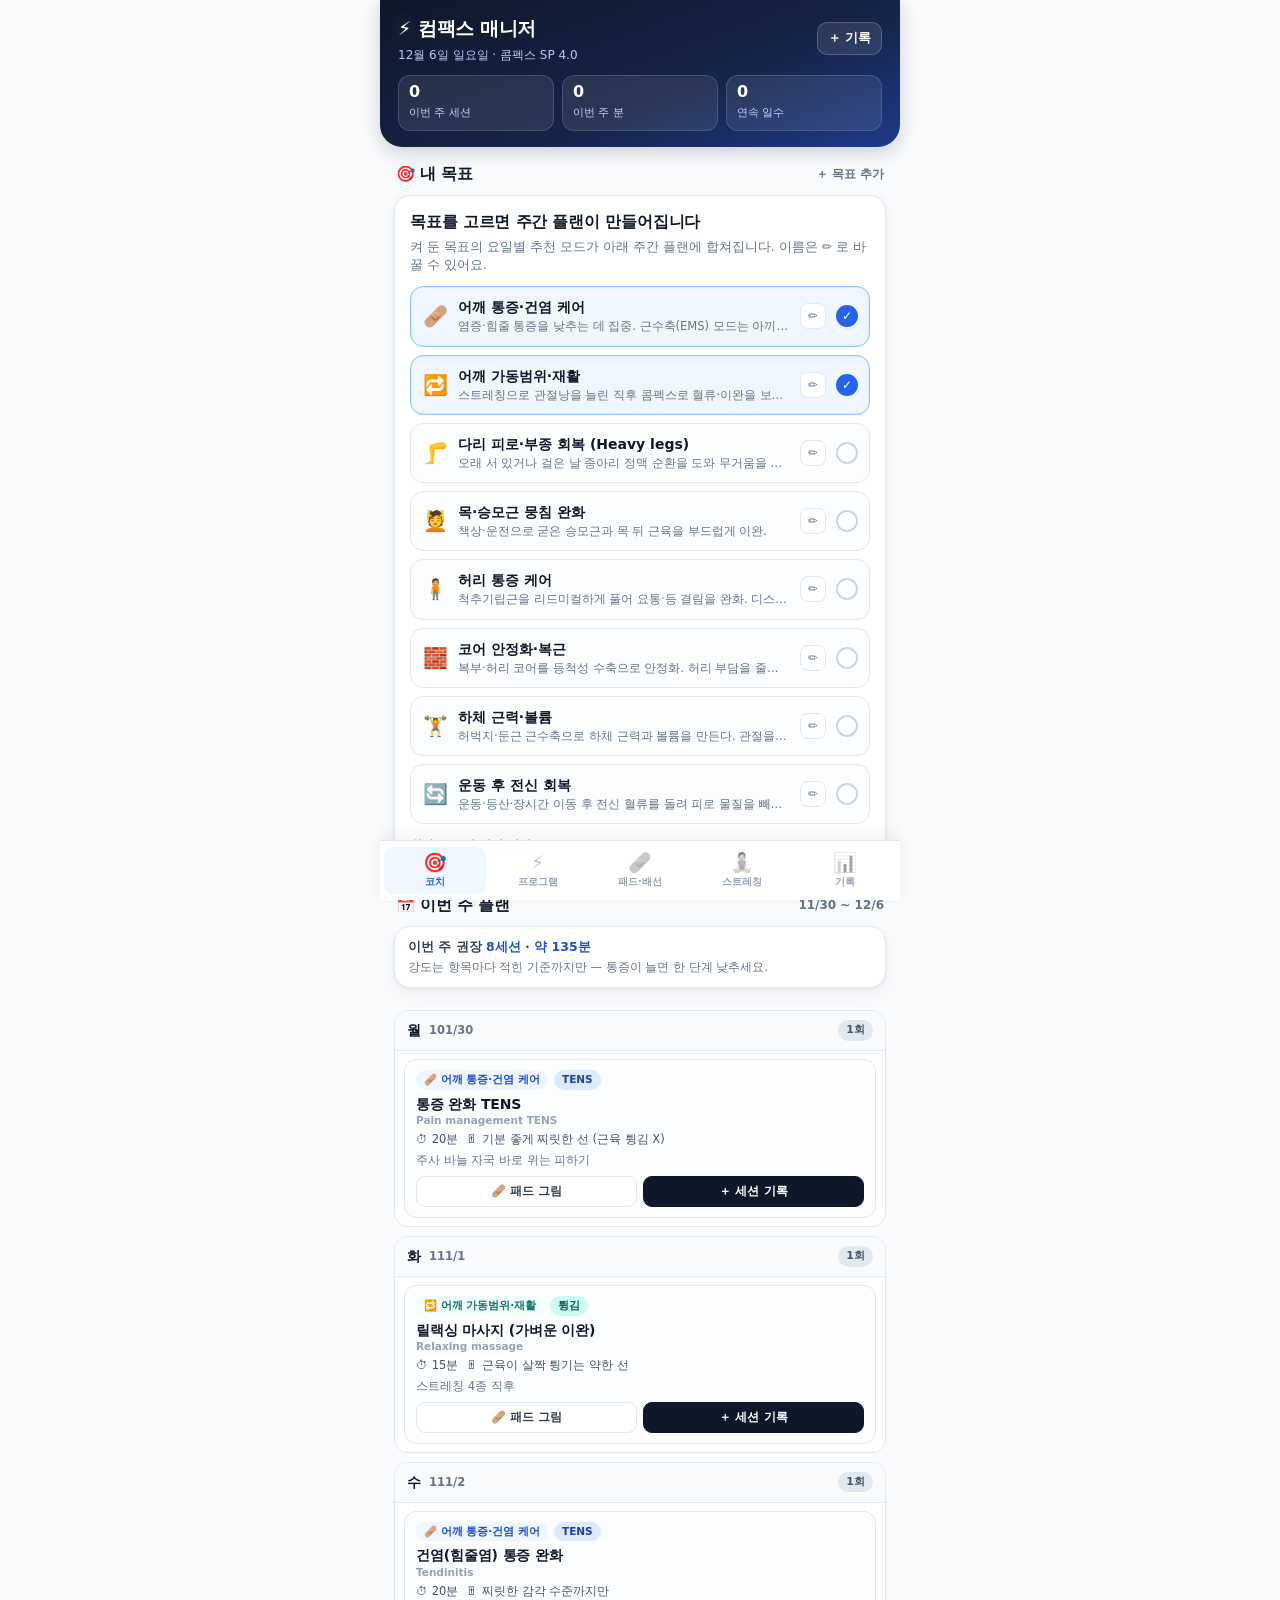
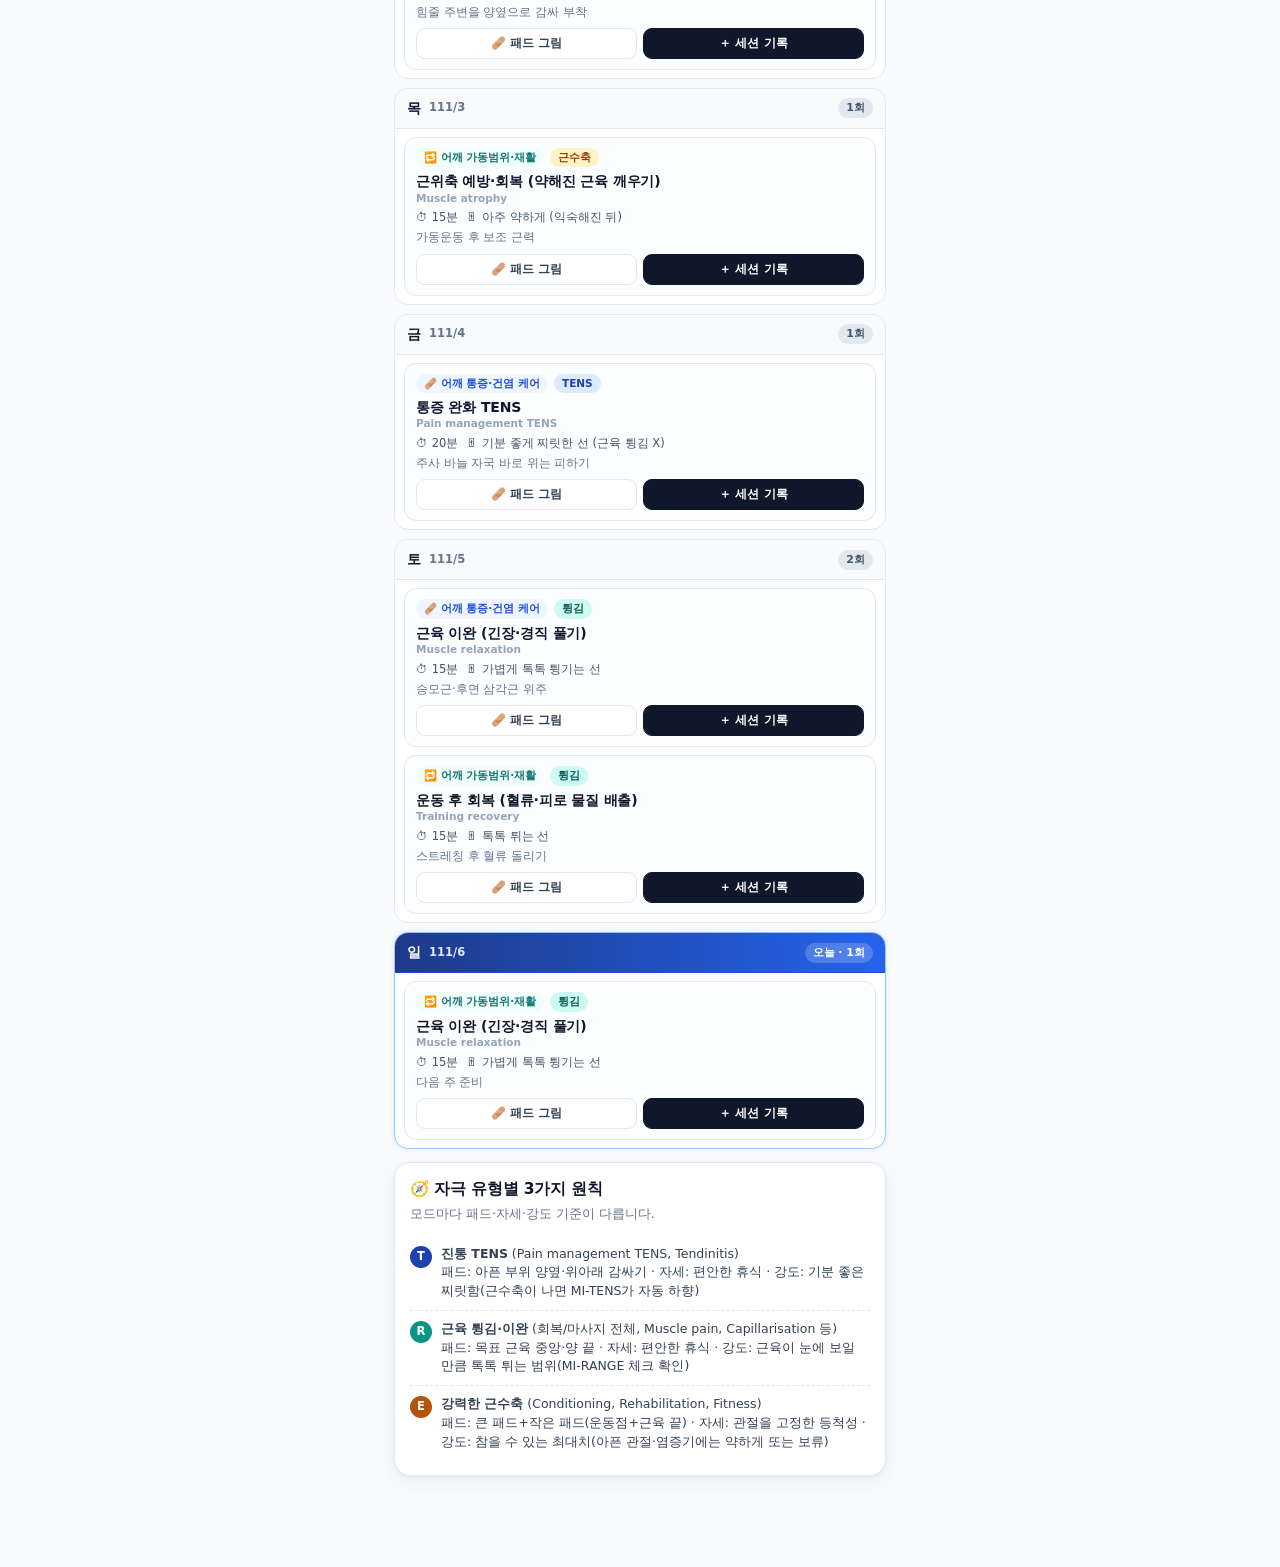
==== compex-manager/index.html @ ccf83f0c "feat(compex-manager): 컴팩스 매니저 PWA (목표 플랜·30개 프로그램·패드·스트레칭·기록) - 하단 5탭: 코치(목표 8종→요일별 주간 플랜) · 프로그램 30" ====
<!DOCTYPE html>
<html lang="ko">
<head>
<meta charset="UTF-8">
<meta name="viewport" content="width=device-width, initial-scale=1, viewport-fit=cover">
<title>컴팩스 매니저 · 목표 · 프로그램 · 기록</title>
<meta name="description" content="콤펙스 SP 4.0 30개 프로그램, 부위별 패드 부착, 어깨 스트레칭, 세션·워크로드 기록을 한 곳에서. 오프라인에서도 동작하는 개인용 PWA.">
<meta name="theme-color" content="#0f172a">
<meta name="mobile-web-app-capable" content="yes">
<meta name="apple-mobile-web-app-capable" content="yes">
<meta name="apple-mobile-web-app-status-bar-style" content="black-translucent">
<meta name="apple-mobile-web-app-title" content="컴팩스매니저">
<link rel="manifest" href="manifest.json">
<link rel="icon" href="icon-192.png" sizes="192x192">
<link rel="apple-touch-icon" href="apple-touch-icon.png">
<link rel="stylesheet" href="styles.css">
</head>
<body>
<div id="app">

  <header class="topbar">
    <div class="row">
      <div>
        <h1><span class="bolt">⚡</span> 컴팩스 매니저</h1>
        <p class="sub" id="topSub">콤펙스 SP 4.0 · 나의 재활 코치</p>
      </div>
      <button class="icon-btn" id="quickRecord" type="button">＋ 기록</button>
    </div>
    <div class="weekstat" id="weekStat">
      <div class="ws"><b id="wsSessions">0</b><span>이번 주 세션</span></div>
      <div class="ws"><b id="wsMinutes">0</b><span>이번 주 분</span></div>
      <div class="ws"><b id="wsStreak">0</b><span>연속 일수</span></div>
    </div>
  </header>

  <main>
    <!-- 탭 1 · 코치 -->
    <section class="tabpane active" id="tab-coach">
      <div class="sec-title">
        <h2>🎯 내 목표</h2>
        <button class="more" id="addGoalBtn" type="button">＋ 목표 추가</button>
      </div>
      <div class="card">
        <h2>목표를 고르면 주간 플랜이 만들어집니다</h2>
        <p class="hint">켜 둔 목표의 요일별 추천 모드가 아래 주간 플랜에 합쳐집니다. 이름은 ✏️ 로 바꿀 수 있어요.</p>
        <div class="goal-list" id="goalList"></div>
        <div style="margin-top:13px" class="field">
          <label>원하는 부위 직접 지정</label>
          <div class="part-chips" id="partChips"></div>
        </div>
      </div>

      <div class="sec-title">
        <h2>📅 이번 주 플랜</h2>
        <span class="more" id="weekRange"></span>
      </div>
      <div class="week" id="weekPlan"></div>

      <div class="card" style="margin-top:13px">
        <h2>🧭 자극 유형별 3가지 원칙</h2>
        <p class="hint">모드마다 패드·자세·강도 기준이 다릅니다.</p>
        <div class="step-mini">
          <div class="n" style="background:#1e40af">T</div>
          <div class="t"><b>진통 TENS</b> (Pain management TENS, Tendinitis)<br>패드: 아픈 부위 양옆·위아래 감싸기 · 자세: 편안한 휴식 · 강도: 기분 좋은 찌릿함(근수축이 나면 MI-TENS가 자동 하향)</div>
        </div>
        <div class="step-mini">
          <div class="n" style="background:#0d9488">R</div>
          <div class="t"><b>근육 튕김·이완</b> (회복/마사지 전체, Muscle pain, Capillarisation 등)<br>패드: 목표 근육 중앙·양 끝 · 자세: 편안한 휴식 · 강도: 근육이 눈에 보일 만큼 톡톡 튀는 범위(MI-RANGE 체크 확인)</div>
        </div>
        <div class="step-mini">
          <div class="n" style="background:#b45309">E</div>
          <div class="t"><b>강력한 근수축</b> (Conditioning, Rehabilitation, Fitness)<br>패드: 큰 패드+작은 패드(운동점+근육 끝) · 자세: 관절을 고정한 등척성 · 강도: 참을 수 있는 최대치(아픈 관절·염증기에는 약하게 또는 보류)</div>
        </div>
      </div>
    </section>

    <!-- 탭 2 · 프로그램 -->
    <section class="tabpane" id="tab-programs">
      <div class="card">
        <h2>⚡ SP 4.0 30개 프로그램</h2>
        <p class="hint">기기 메뉴의 영문명 그대로입니다. 검색·필터 후 펼쳐서 진입 순서와 패드 그림을 확인하세요.</p>
        <div class="search-wrap">
          <input id="progSearch" type="search" placeholder="영문명·한글 뜻·부위 검색 (예: TENS, 어깨, 허리)" autocomplete="off">
        </div>
        <div class="catbar" id="catBar"></div>
      </div>
      <div id="progList"></div>
    </section>

    <!-- 탭 3 · 패드·배선 -->
    <section class="tabpane" id="tab-pads">
      <div class="card">
        <h2>🩹 부위별 패드 부착</h2>
        <p class="hint">부위를 고르면 공식 부착 위치 그림과 주의점이 나옵니다.</p>
        <div class="part-chips" id="areaChips"></div>
        <div id="areaDetail"></div>
      </div>

      <div class="card">
        <h2>🔌 5×10cm 단자 2개 패드 연결법</h2>
        <p class="hint">큰 패드에 스냅 단자가 2개 있을 때는 3가지만 기억하면 됩니다. 패드 자체에는 극이 없고 <b>꽂는 선 색깔</b>로만 구분됩니다.</p>
        <div class="pad-hero" style="margin-top:0">
          <img src="assets/compex_double_snap_pad_wiring.jpg" alt="5x10cm 단자 2개 패드 케이블 연결법" loading="lazy" width="1000" height="549">
          <div class="cap">
            <p>① 1채널만 쓸 땐 1개만 꽂고 1개 비우기(정상)</p>
            <p>② 2채널 쓸 땐 같은 색(+)끼리 나란히</p>
            <p>③ 같은 패드에 빨강(+) + 검정(-) 동시 연결 금지</p>
          </div>
        </div>
      </div>

      <div class="card">
        <h2>🎛️ 버튼 위치와 역할</h2>
        <div class="pad-hero" style="margin-top:0">
          <img src="assets/compex_sp4_buttons_guide.jpg" alt="콤펙스 SP 4.0 버튼 도해" loading="lazy" width="1000" height="1500">
          <div class="cap">
            <p>전원(좌측 하단) · <b>Ch 1 +/-</b> 메뉴 이동 · <b>Ch 4 +/-</b> 확인·시작 · <b>i</b> 버튼(최근 5개 / 동시 강도 조절)</p>
          </div>
        </div>
        <div style="margin-top:12px">
          <div class="step-mini"><div class="n">1</div><div class="t"><b>패드 부착 후 전원</b> — 피부에 패드를 먼저 붙이고 리드선을 연결한 뒤 On/Off. 하나의 케이블 양쪽 끝에는 반드시 서로 다른 패드.</div></div>
          <div class="step-mini"><div class="n">2</div><div class="t"><b>카테고리 선택</b> — Ch 1 +/- 로 이동 → Ch 4 +/- 로 확인.</div></div>
          <div class="step-mini"><div class="n">3</div><div class="t"><b>세부 프로그램 선택</b> — 일부 근력 프로그램은 1~5단계 사이클 선택이 뜨고, 처음엔 1단계부터 주 3회 4~6주.</div></div>
          <div class="step-mini"><div class="n">4</div><div class="t"><b>MI-SCAN 자동 측정</b> — MI 센서 연결 시 시작 직전 잠깐 가만히.</div></div>
          <div class="step-mini"><div class="n">5</div><div class="t"><b>채널별 강도 올리기</b> — Ch 1~4 +. i 버튼은 여러 채널 동시 조절, On/Off 짧게 누르면 일시정지.</div></div>
        </div>
      </div>

      <div class="card">
        <h2>⚠️ 절대 금기 &amp; 주의사항</h2>
        <div class="warn-box">
          <b>모든 모드 공통</b>
          <ul>
            <li><b>부착 금지 부위:</b> 목 앞쪽(경동맥), 가슴 정면 심장 부위(전류가 심장을 가로지르는 배치), 머리·안면, 상처·발진·정맥류·주사 바늘 자국 바로 위</li>
            <li><b>사용 금지 대상:</b> 심박조율기 등 체내 이식형 전자장치 보유자, 임신 중 복부·허리, 간질 병력, 심부정맥 혈전증</li>
            <li><b>사용 환경:</b> 운전 중, 수면 중, 욕실·물가에서 절대 사용 금지</li>
            <li><b>통증 관절:</b> 염증·통증이 있는 관절 주변에는 고강도 근수축(Conditioning/Fitness) 대신 TENS → 회복/마사지 순서로</li>
            <li><b>패드 관리:</b> 젤이 마르거나 따가우면 즉시 멈추고 위치를 옮기거나 새 패드로 교체</li>
          </ul>
        </div>
      </div>
    </section>

    <!-- 탭 4 · 스트레칭 -->
    <section class="tabpane" id="tab-stretch">
      <div class="card">
        <h2>🧘 어깨 스트레칭 4종</h2>
        <p class="hint">라운드숄더 · 충돌증후군 · 유착성 관절낭염 안전 루틴. 통증 직전까지만, 호흡은 멈추지 않기.</p>
        <div class="field">
          <label>타이머 알림 방식</label>
          <div class="fb-toggle" id="fbToggle">
            <button type="button" data-fb="vibrate">📳 진동</button>
            <button type="button" data-fb="beep">🔔 비프음</button>
            <button type="button" data-fb="both">📳+🔔 둘 다</button>
          </div>
        </div>
      </div>
      <div id="stretchList"></div>
      <div class="card">
        <h2>⚡ 스트레칭 직후 컴팩스 코스</h2>
        <p class="hint">근육·관절을 풀어 준 직후, 현재 상태에 맞춰 연결하세요.</p>
        <div id="courseList"></div>
      </div>
    </section>

    <!-- 탭 5 · 기록 -->
    <section class="tabpane" id="tab-log">
      <div class="card">
        <h2>📊 이번 주 워크로드</h2>
        <div class="stat-grid">
          <div class="stat"><b id="stSessions">0</b><span>세션</span></div>
          <div class="stat"><b id="stMinutes">0</b><span>총 분</span></div>
          <div class="stat"><b id="stAvg">–</b><span>평균 강도</span></div>
        </div>
        <div id="freqList"></div>
      </div>

      <div class="card">
        <h2 id="logFormTitle">➕ 세션 기록</h2>
        <p class="hint">기기를 마친 뒤 강도·시간·체감을 남겨 두면 다음 주 조절에 쓸 수 있습니다.</p>
        <div class="form-grid">
          <div class="two">
            <div class="field"><label for="fDate">날짜</label><input id="fDate" type="date"></div>
            <div class="field"><label for="fMinutes">시간(분)</label><input id="fMinutes" type="number" inputmode="numeric" min="1" max="180" step="1" value="20"></div>
          </div>
          <div class="field"><label for="fArea">부위</label><select id="fArea"></select></div>
          <div class="field"><label for="fProgram">프로그램</label><select id="fProgram"></select></div>
          <div class="two">
            <div class="field"><label for="fIntensity">강도 (기기 표시 숫자)</label><input id="fIntensity" type="number" inputmode="numeric" min="1" max="60" step="1" placeholder="예: 12"></div>
            <div class="field"><label for="fFeel">자극·통증 체감</label>
              <div class="feel" id="feelBtns">
                <button type="button" data-v="1">1</button><button type="button" data-v="2">2</button>
                <button type="button" data-v="3" class="active">3</button><button type="button" data-v="4">4</button>
                <button type="button" data-v="5">5</button>
              </div>
            </div>
          </div>
          <div class="field"><label for="fMemo">메모</label><textarea id="fMemo" placeholder="예: 오른쪽 어깨 뒤가 시원함, 다음엔 강도 1 올려보기"></textarea></div>
          <div class="btn-row">
            <button class="btn btn-primary" id="saveLog" type="button">저장</button>
            <button class="btn btn-ghost" id="resetLog" type="button">입력 지우기</button>
          </div>
        </div>
      </div>

      <div class="card">
        <div class="sec-title" style="margin:0 0 8px">
          <h2>🗂 최근 기록</h2>
          <span class="more" id="logCount"></span>
        </div>
        <div id="logList"></div>
      </div>

      <div class="card">
        <h2>💾 백업</h2>
        <p class="hint">기록·목표는 이 브라우저에만 저장됩니다. JSON으로 내보내 두면 기기를 바꿔도 이어집니다.</p>
        <div class="btn-row">
          <button class="btn btn-ghost" id="exportBtn" type="button">JSON 내보내기</button>
          <button class="btn btn-ghost" id="importBtn" type="button">JSON 불러오기</button>
        </div>
        <input type="file" id="importFile" accept="application/json,.json" style="display:none">
      </div>
    </section>
  </main>

  <nav class="tabbar" id="tabbar">
    <button type="button" data-tab="tab-coach" class="active"><span class="ic">🎯</span>코치</button>
    <button type="button" data-tab="tab-programs"><span class="ic">⚡</span>프로그램</button>
    <button type="button" data-tab="tab-pads"><span class="ic">🩹</span>패드·배선</button>
    <button type="button" data-tab="tab-stretch"><span class="ic">🧘</span>스트레칭</button>
    <button type="button" data-tab="tab-log"><span class="ic">📊</span>기록</button>
  </nav>
</div>

<div class="backdrop" id="backdrop">
  <div class="sheet" id="sheet">
    <div class="sheet-head">
      <h3 id="sheetTitle">제목</h3>
      <button class="sheet-close" id="sheetClose" type="button">✕</button>
    </div>
    <div id="sheetBody"></div>
  </div>
</div>
<div class="toast" id="toast"></div>

<script src="data.js"></script>
<script src="app.js"></script>
</body>
</html>
---- compex-manager/styles.css ----
/* 컴팩스 매니저 — 모바일 PWA 스타일 */
:root{
  --bg:#f8fafc; --card:#ffffff; --text:#0f172a; --muted:#64748b; --line:#e2e8f0;
  --navy:#0f172a; --navy-2:#1e293b; --blue:#2563eb; --blue-soft:#eff6ff; --blue-line:#bfdbfe;
  --teal:#0d9488; --teal-soft:#f0fdfa; --amber:#b45309; --amber-soft:#fffbeb;
  --red:#b91c1c; --red-soft:#fef2f2; --green:#047857; --green-soft:#ecfdf5;
  --violet:#6d28d9; --violet-soft:#f5f3ff; --indigo:#4338ca; --indigo-soft:#eef2ff;
  --slate-soft:#f1f5f9;
  --radius:16px;
  --shadow:0 1px 3px rgba(15,23,42,.06), 0 6px 18px rgba(15,23,42,.05);
  --safe-b:env(safe-area-inset-bottom, 0px);
}
*{box-sizing:border-box;-webkit-tap-highlight-color:transparent}
html,body{margin:0;padding:0}
body{
  font-family:-apple-system,BlinkMacSystemFont,"Apple SD Gothic Neo","Pretendard","Noto Sans KR",system-ui,sans-serif;
  background:var(--bg); color:var(--text); line-height:1.5;
  font-size:15px; -webkit-font-smoothing:antialiased; overscroll-behavior-y:contain;
}
button{font-family:inherit}
#app{max-width:520px;margin:0 auto;min-height:100dvh;background:var(--bg);position:relative}

/* ── 상단 바 ── */
.topbar{
  position:sticky; top:0; z-index:30;
  background:linear-gradient(160deg,#0f172a 0%,#152449 60%,#1e3a8a 100%);
  color:#fff; padding:14px 18px 16px; border-radius:0 0 22px 22px;
  box-shadow:0 6px 18px rgba(15,23,42,.18);
}
.topbar .row{display:flex;align-items:center;justify-content:space-between;gap:10px}
.topbar h1{margin:0;font-size:19px;font-weight:800;letter-spacing:-.02em;display:flex;align-items:center;gap:7px}
.topbar h1 .bolt{filter:drop-shadow(0 0 8px rgba(96,165,250,.6))}
.topbar .sub{margin:3px 0 0;font-size:12px;color:#c7d2fe;opacity:.95}
.topbar .weekstat{display:flex;gap:8px;margin-top:11px}
.topbar .ws{
  flex:1;background:rgba(255,255,255,.09);border:1px solid rgba(255,255,255,.14);
  border-radius:12px;padding:7px 10px;backdrop-filter:blur(4px)
}
.topbar .ws b{display:block;font-size:16px;font-weight:800;line-height:1.1}
.topbar .ws span{font-size:10.5px;color:#c7d2fe}
.icon-btn{
  border:1px solid rgba(255,255,255,.2); background:rgba(255,255,255,.1); color:#fff;
  border-radius:10px; padding:7px 10px; font-size:12.5px; font-weight:700; cursor:pointer;
}

/* ── 본문 ── */
main{padding:14px 14px calc(78px + var(--safe-b))}
.tabpane{display:none;animation:fade .18s ease}
.tabpane.active{display:block}
@keyframes fade{from{opacity:0;transform:translateY(4px)}to{opacity:1;transform:none}}

.card{
  background:var(--card);border:1px solid var(--line);border-radius:var(--radius);
  padding:15px;margin-bottom:13px;box-shadow:var(--shadow);
}
.card > h2{margin:0 0 4px;font-size:15.5px;font-weight:800;display:flex;align-items:center;gap:7px;letter-spacing:-.01em}
.card > .hint{margin:0 0 12px;font-size:12.5px;color:var(--muted);line-height:1.45}
.card.flush{padding:0;overflow:hidden}
.sec-title{display:flex;align-items:center;justify-content:space-between;margin:2px 2px 9px}
.sec-title h2{margin:0;font-size:15.5px;font-weight:800;letter-spacing:-.01em;display:flex;align-items:center;gap:7px}
.sec-title .more{font-size:12px;color:var(--muted);font-weight:600;background:none;border:none;padding:0}

/* ── 버튼 ── */
.btn{border:none;border-radius:11px;padding:10px 14px;font-size:13.5px;font-weight:700;cursor:pointer;transition:transform .06s ease}
.btn:active{transform:scale(.97)}
.btn-primary{background:var(--blue);color:#fff;box-shadow:0 4px 12px rgba(37,99,235,.28)}
.btn-dark{background:var(--navy);color:#fff}
.btn-ghost{background:#fff;color:var(--text);border:1px solid var(--line)}
.btn-teal{background:var(--teal);color:#fff}
.btn-sm{padding:7px 11px;font-size:12.5px;border-radius:9px}
.btn-block{display:block;width:100%}
.btn-row{display:flex;gap:8px}
.btn-row > *{flex:1}

/* ── 목표 ── */
.goal-list{display:flex;flex-direction:column;gap:8px}
.goal-row{
  display:flex;align-items:center;gap:10px;border:1px solid var(--line);border-radius:13px;
  padding:10px 11px;background:#fcfdff;cursor:pointer;transition:.15s
}
.goal-row.on{border-color:#93c5fd;background:var(--blue-soft);box-shadow:inset 0 0 0 1px #dbeafe}
.goal-row .emoji{font-size:20px;line-height:1;width:26px;text-align:center;flex:none}
.goal-row .txt{flex:1;min-width:0}
.goal-row .nm{font-size:14px;font-weight:700;display:flex;align-items:center;gap:5px}
.goal-row .ds{font-size:11.5px;color:var(--muted);white-space:nowrap;overflow:hidden;text-overflow:ellipsis}
.goal-row .check{
  width:22px;height:22px;border-radius:50%;border:2px solid #cbd5e1;flex:none;
  display:flex;align-items:center;justify-content:center;font-size:12px;color:#fff;background:#fff
}
.goal-row.on .check{background:var(--blue);border-color:var(--blue)}
.goal-row .edit{
  border:none;background:#fff;border:1px solid var(--line);border-radius:8px;width:26px;height:26px;
  font-size:12px;color:var(--muted);cursor:pointer;flex:none
}
.part-chips{display:flex;flex-wrap:wrap;gap:6px;margin-top:10px}
.chip{
  border:1px solid var(--line);background:#fff;color:#334155;border-radius:999px;
  padding:6px 11px;font-size:12.5px;font-weight:600;cursor:pointer;white-space:nowrap
}
.chip.active{background:var(--navy);color:#fff;border-color:var(--navy)}
.chip.soft{background:var(--slate-soft)}

/* ── 주간 플랜 ── */
.week{display:flex;flex-direction:column;gap:9px}
.day{border:1px solid var(--line);border-radius:14px;overflow:hidden;background:#fff}
.day.today{border-color:#93c5fd;box-shadow:0 0 0 3px #eff6ff}
.day-head{
  display:flex;align-items:center;gap:8px;padding:9px 12px;background:#f8fafc;border-bottom:1px solid var(--line);
  font-size:13px;font-weight:700
}
.day.today .day-head{background:linear-gradient(90deg,#1e3a8a,#2563eb);color:#fff;border-bottom-color:#1d4ed8}
.day-head .d{font-size:14px;font-weight:800}
.day-head .dt{font-size:11.5px;color:var(--muted);font-weight:600}
.day.today .day-head .dt{color:#dbeafe}
.day-head .cnt{margin-left:auto;font-size:11px;font-weight:700;background:#e2e8f0;color:#475569;border-radius:999px;padding:2px 8px}
.day.today .day-head .cnt{background:rgba(255,255,255,.2);color:#fff}
.day-body{padding:8px 9px;display:flex;flex-direction:column;gap:8px}
.day-empty{padding:12px;font-size:12.5px;color:#94a3b8;text-align:center}
.pi{border:1px solid var(--line);border-radius:12px;padding:10px 11px;background:#fcfdff}
.pi-top{display:flex;align-items:center;gap:6px;margin-bottom:5px;flex-wrap:wrap}
.pi-goal{font-size:10.5px;font-weight:700;border-radius:999px;padding:2px 8px;background:var(--blue-soft);color:#1d4ed8;max-width:64%;white-space:nowrap;overflow:hidden;text-overflow:ellipsis}
.pi-goal.t-teal{background:var(--teal-soft);color:#0f766e}
.pi-goal.t-violet{background:var(--violet-soft);color:#6d28d9}
.pi-goal.t-amber{background:var(--amber-soft);color:#b45309}
.pi-goal.t-green{background:var(--green-soft);color:#047857}
.pi-goal.t-red{background:var(--red-soft);color:#b91c1c}
.pi-goal.t-indigo{background:var(--indigo-soft);color:#4338ca}
.pi-goal.t-slate{background:var(--slate-soft);color:#475569}
.pi-name{font-size:14px;font-weight:800;letter-spacing:-.01em;line-height:1.3}
.pi-name .en{display:block;font-size:10.5px;font-weight:600;color:#94a3b8;letter-spacing:0;margin-top:1px}
.pi-meta{font-size:11.5px;color:#475569;margin-top:4px;display:flex;flex-wrap:wrap;gap:8px}
.pi-note{font-size:11.5px;color:var(--muted);margin-top:3px;line-height:1.4}
.pi-actions{display:flex;gap:6px;margin-top:8px}
.pi-actions button{
  flex:1;border:1px solid var(--line);background:#fff;border-radius:9px;padding:6px 4px;
  font-size:12px;font-weight:700;color:#334155;cursor:pointer
}
.pi-actions button.rec{background:var(--navy);color:#fff;border-color:var(--navy)}

/* 배지 */
.badge{font-size:10.5px;font-weight:700;border-radius:999px;padding:2px 8px;white-space:nowrap}
.badge.tens{background:#dbeafe;color:#1e40af}
.badge.twitch{background:#ccfbf1;color:#115e59}
.badge.tetanic{background:#fef3c7;color:#92400e}

/* ── 프로그램 ── */
.search-wrap{position:relative;margin-bottom:9px}
.search-wrap input{
  width:100%;padding:11px 14px 11px 36px;border:1px solid var(--line);border-radius:12px;
  font-size:14px;background:#fff;outline:none
}
.search-wrap input:focus{border-color:#93c5fd;box-shadow:0 0 0 3px #eff6ff}
.search-wrap::before{content:"🔍";position:absolute;left:11px;top:50%;transform:translateY(-50%);font-size:14px;opacity:.6}
.catbar{display:flex;gap:6px;overflow-x:auto;padding-bottom:8px;margin-bottom:4px;scrollbar-width:none}
.catbar::-webkit-scrollbar{display:none}
.ptype-row{display:flex;align-items:flex-start;gap:8px;margin-bottom:6px}
.prog{border:1px solid var(--line);border-radius:13px;margin-bottom:8px;background:#fff;overflow:hidden}
.prog-head{display:flex;align-items:center;gap:9px;padding:11px 12px;cursor:pointer}
.prog-head .t{flex:1;min-width:0}
.prog-head .ko{font-size:14px;font-weight:700;letter-spacing:-.01em;line-height:1.3}
.prog-head .en{font-size:10.5px;color:#94a3b8;font-weight:600}
.prog-head .cat{font-size:10px;color:#64748b;background:#f1f5f9;border-radius:6px;padding:1px 6px;font-weight:700;display:inline-block;margin-top:3px}
.prog-head .arrow{color:#94a3b8;font-size:12px;transition:.2s}
.prog.open .prog-head .arrow{transform:rotate(180deg)}
.prog-body{display:none;padding:0 12px 13px;border-top:1px solid #f1f5f9}
.prog.open .prog-body{display:block;padding-top:11px}
.p-desc{font-size:13px;color:#334155;margin:0 0 10px;line-height:1.55}
.p-block{margin-bottom:10px}
.p-block .lbl{font-size:11px;font-weight:800;color:#1e3a8a;letter-spacing:.02em;margin-bottom:4px;display:flex;align-items:center;gap:5px}
.p-block ol{margin:0;padding-left:17px;font-size:12.5px;color:#334155}
.p-block ol li{margin-bottom:3px;line-height:1.45}
.p-block .val{font-size:12.5px;color:#334155;line-height:1.45}
.p-block.warnbox{background:var(--amber-soft);border:1px solid #fde68a;border-radius:10px;padding:8px 10px;color:#92400e;font-size:12px}
.p-block.warnbox .lbl{color:#92400e}
.kbd{display:inline-block;background:#f1f5f9;border:1px solid #cbd5e1;border-bottom-width:2px;border-radius:5px;padding:0 4px;font-size:11px;font-weight:700;color:#334155;font-family:ui-monospace,SFMono-Regular,Menlo,monospace;white-space:nowrap}
.diag-pills{display:flex;flex-wrap:wrap;gap:5px;margin-bottom:8px}
.diag-pills button{border:1px solid var(--line);background:#fff;border-radius:999px;padding:4px 10px;font-size:11.5px;font-weight:700;color:#475569;cursor:pointer}
.diag-pills button.active{background:var(--blue);color:#fff;border-color:var(--blue)}
.diag-img{border:1px solid var(--line);border-radius:11px;overflow:hidden;background:#fff;margin-bottom:8px}
.diag-img img{display:block;width:100%;height:auto}
.diag-cap{padding:6px 9px;font-size:11px;color:#64748b;background:#f8fafc;border-top:1px solid var(--line)}

/* ── 패드 ── */
.pad-hero{border:1px solid var(--line);border-radius:14px;overflow:hidden;background:#fff;margin-top:10px}
.pad-hero img{display:block;width:100%;height:auto;background:#fff}
.pad-hero .cap{padding:9px 12px;background:#f8fafc;border-top:1px solid var(--line)}
.pad-hero .cap b{font-size:13.5px;display:block;margin-bottom:3px}
.pad-hero .cap p{margin:0 0 3px;font-size:12.5px;color:#334155;line-height:1.45}
.pad-hero .cap .note{font-size:11.5px;color:#b45309;background:var(--amber-soft);border-top:0;display:block;padding:6px 8px;border-radius:8px;margin-top:6px}
.warn-box{background:var(--red-soft);border:1px solid #fecaca;border-radius:13px;padding:12px 13px;font-size:12.5px;color:#7f1d1d;line-height:1.55}
.warn-box b{display:block;font-size:13.5px;margin-bottom:6px;color:#991b1b}
.warn-box ul{margin:0;padding-left:16px}
.warn-box li{margin-bottom:4px}
.step-mini{display:flex;gap:9px;padding:9px 0;border-bottom:1px dashed #e2e8f0}
.step-mini:last-child{border-bottom:none}
.step-mini .n{width:22px;height:22px;border-radius:50%;background:var(--blue);color:#fff;font-size:11.5px;font-weight:800;display:flex;align-items:center;justify-content:center;flex:none;margin-top:1px}
.step-mini .t{font-size:12.5px;color:#334155;line-height:1.5}

/* ── 스트레칭 ── */
.fb-toggle{display:flex;gap:6px;margin-top:8px}
.fb-toggle button{flex:1;border:1px solid var(--line);background:#fff;border-radius:10px;padding:8px 4px;font-size:12px;font-weight:700;color:#475569;cursor:pointer}
.fb-toggle button.active{background:var(--navy);color:#fff;border-color:var(--navy)}
.st-card{padding:0}
.st-head{display:flex;align-items:center;gap:9px;padding:13px 14px;cursor:pointer}
.st-head .num{width:26px;height:26px;border-radius:9px;background:var(--blue-soft);color:#1d4ed8;font-weight:800;font-size:13px;display:flex;align-items:center;justify-content:center;flex:none}
.st-head .t{flex:1;min-width:0}
.st-head .t b{font-size:14.5px;display:block;letter-spacing:-.01em}
.st-head .t span{font-size:11px;color:#94a3b8;font-weight:600}
.st-head .arrow{color:#94a3b8;font-size:12px;transition:.2s}
.st-card.open .st-head .arrow{transform:rotate(180deg)}
.st-body{display:none;padding:0 14px 15px;border-top:1px solid #f1f5f9}
.st-card.open .st-body{display:block;padding-top:12px}
.st-body .sub{font-size:12.5px;color:#475569;margin:0 0 11px;line-height:1.5}
.anim-box{background:#f8fafc;border:1px solid var(--line);border-radius:13px;padding:10px;margin-bottom:12px;text-align:center}
.anim-head{display:flex;justify-content:space-between;align-items:center;font-size:11px;color:#64748b;margin-bottom:4px;text-align:left}
.anim-btn{border:1px solid var(--line);background:#fff;border-radius:8px;padding:3px 9px;font-size:11px;font-weight:700;color:#475569;cursor:pointer}
.anim-box svg{max-width:100%;height:auto;display:block;margin:0 auto}
.paused *{animation-play-state:paused!important}
.timer-box{display:flex;align-items:center;justify-content:space-between;gap:10px;background:var(--blue-soft);border:1px solid var(--blue-line);border-radius:13px;padding:11px 13px;margin-bottom:12px}
.timer-left{display:flex;flex-direction:column;min-width:0}
.timer-label{font-size:11px;color:#1e40af;font-weight:700}
.timer-val{font-size:27px;font-weight:800;color:#1e3a8a;font-variant-numeric:tabular-nums;line-height:1.1}
.timer-val.running{color:#1d4ed8}
.timer-sets{font-size:11px;color:#3b82f6;font-weight:700}
.timer-btns{display:flex;flex-direction:column;gap:5px}
.st-photo{width:100%;display:block;border-radius:12px;border:1px solid var(--line);margin-bottom:12px}
.st-steps{margin:0 0 4px;padding-left:17px;font-size:13px;color:#334155}
.st-steps li{margin-bottom:5px;line-height:1.5}
.warn{background:var(--amber-soft);border:1px solid #fde68a;color:#92400e;border-radius:11px;padding:9px 11px;font-size:12px;margin-top:10px;line-height:1.5}
.course-item{border:1px solid var(--line);border-radius:12px;padding:11px 12px;margin-bottom:8px;background:#fcfdff}
.course-item .ct{font-size:13px;font-weight:800;margin-bottom:3px}
.course-item .cp{font-size:12.5px;color:#334155}
.course-item .cp b{color:#1d4ed8}
.course-item .cw{font-size:11.5px;color:#64748b;margin-top:3px}
.course-item .ca{display:flex;gap:6px;margin-top:8px}
.course-item .ca button{flex:1;border:1px solid var(--line);background:#fff;border-radius:9px;padding:6px;font-size:11.5px;font-weight:700;color:#334155}

/* ── 기록 ── */
.form-grid{display:flex;flex-direction:column;gap:10px}
.field label{display:block;font-size:11.5px;font-weight:800;color:#475569;margin-bottom:4px;letter-spacing:.01em}
.field input,.field select,.field textarea{
  width:100%;padding:10px 12px;border:1px solid var(--line);border-radius:10px;font-size:14px;
  background:#fff;color:var(--text);outline:none;font-family:inherit
}
.field textarea{min-height:60px;resize:vertical;font-size:13.5px}
.field input:focus,.field select:focus,.field textarea:focus{border-color:#93c5fd;box-shadow:0 0 0 3px #eff6ff}
.two{display:grid;grid-template-columns:1fr 1fr;gap:9px}
.feel{display:flex;gap:5px}
.feel button{flex:1;border:1px solid var(--line);background:#fff;border-radius:9px;padding:8px 0;font-size:12.5px;font-weight:700;color:#475569;cursor:pointer}
.feel button.active{background:var(--blue);color:#fff;border-color:var(--blue)}
.stat-grid{display:grid;grid-template-columns:repeat(3,1fr);gap:8px;margin-bottom:12px}
.stat{background:#f8fafc;border:1px solid var(--line);border-radius:12px;padding:10px 8px;text-align:center}
.stat b{display:block;font-size:19px;font-weight:800;color:var(--navy);line-height:1.15;font-variant-numeric:tabular-nums}
.stat span{font-size:10.5px;color:#64748b;font-weight:700}
.freq-row{display:flex;align-items:center;gap:8px;margin-bottom:6px;font-size:12px}
.freq-row .fn{width:82px;flex:none;color:#334155;font-weight:700;white-space:nowrap;overflow:hidden;text-overflow:ellipsis}
.freq-bar{flex:1;height:9px;background:#eef2f7;border-radius:999px;overflow:hidden}
.freq-bar i{display:block;height:100%;background:linear-gradient(90deg,#3b82f6,#1e40af);border-radius:999px}
.freq-row .fc{width:26px;text-align:right;color:#64748b;font-weight:700;font-variant-numeric:tabular-nums}
.log-item{border:1px solid var(--line);border-radius:12px;padding:10px 11px;margin-bottom:7px;background:#fcfdff;position:relative}
.log-top{display:flex;align-items:center;gap:7px;margin-bottom:3px}
.log-date{font-size:11px;font-weight:800;color:#1d4ed8;background:var(--blue-soft);border-radius:6px;padding:1px 7px}
.log-area{font-size:11px;font-weight:700;color:#475569;background:#f1f5f9;border-radius:6px;padding:1px 7px}
.log-prog{font-size:13.5px;font-weight:800;letter-spacing:-.01em}
.log-meta{font-size:11.5px;color:#64748b;margin-top:2px}
.log-memo{font-size:11.5px;color:#475569;margin-top:3px;line-height:1.4;white-space:pre-wrap}
.log-del{position:absolute;right:8px;top:8px;border:none;background:#fff;color:#cbd5e1;font-size:13px;width:24px;height:24px;border-radius:7px;cursor:pointer;border:1px solid var(--line)}
.empty{text-align:center;padding:22px 10px;color:#94a3b8;font-size:12.5px}
.empty .big{font-size:26px;display:block;margin-bottom:6px}

/* ── 하단 탭 ── */
.tabbar{
  position:fixed;left:0;right:0;bottom:0;z-index:40;
  max-width:520px;margin:0 auto;
  display:grid;grid-template-columns:repeat(5,1fr);
  background:rgba(255,255,255,.96);backdrop-filter:blur(10px);
  border-top:1px solid var(--line);
  padding:6px 4px calc(6px + var(--safe-b));
  box-shadow:0 -4px 16px rgba(15,23,42,.06)
}
.tabbar button{
  background:none;border:none;padding:5px 2px;cursor:pointer;display:flex;flex-direction:column;
  align-items:center;gap:2px;color:#94a3b8;font-size:10px;font-weight:700;border-radius:10px
}
.tabbar button .ic{font-size:19px;line-height:1.1;filter:grayscale(1) opacity(.65)}
.tabbar button.active{color:var(--blue);background:var(--blue-soft)}
.tabbar button.active .ic{filter:none}

/* ── 시트 / 모달 ── */
.backdrop{position:fixed;inset:0;background:rgba(15,23,42,.45);z-index:60;display:flex;align-items:flex-end;justify-content:center;opacity:0;pointer-events:none;transition:opacity .2s}
.backdrop.show{opacity:1;pointer-events:auto}
.sheet{
  width:100%;max-width:520px;background:#fff;border-radius:20px 20px 0 0;padding:16px 16px calc(18px + var(--safe-b));
  max-height:88dvh;overflow-y:auto;transform:translateY(14px);transition:transform .22s
}
.backdrop.show .sheet{transform:none}
.sheet-head{display:flex;align-items:center;justify-content:space-between;margin-bottom:10px}
.sheet-head h3{margin:0;font-size:16px;font-weight:800;letter-spacing:-.01em}
.sheet-close{border:none;background:#f1f5f9;color:#475569;width:30px;height:30px;border-radius:50%;font-size:15px;cursor:pointer}
.sheet .diag-img img{max-height:60dvh;object-fit:contain;background:#fff}
.toast{
  position:fixed;left:50%;bottom:calc(86px + var(--safe-b));transform:translate(-50%,10px);
  background:rgba(15,23,42,.94);color:#fff;font-size:12.5px;font-weight:600;padding:9px 15px;border-radius:999px;
  z-index:80;opacity:0;pointer-events:none;transition:.22s;max-width:86vw;text-align:center
}
.toast.show{opacity:1;transform:translate(-50%,0)}

/* ── 애니메이션 (스트레칭 도해) ── */
@keyframes pendulumSwing{0%{transform:translate(0,0) rotate(0)}25%{transform:translate(12px,-2px) rotate(-6deg)}50%{transform:translate(0,3px) rotate(0)}75%{transform:translate(-12px,-2px) rotate(6deg)}100%{transform:translate(0,0) rotate(0)}}
@keyframes tableSlide{0%,15%{transform:translateX(0)}50%,70%{transform:translateX(52px)}100%{transform:translateX(0)}}
@keyframes torsoLean{0%,15%{transform:rotate(0)}50%,70%{transform:rotate(14deg)}100%{transform:rotate(0)}}
@keyframes extRot{0%,15%{transform:rotate(0)}50%,70%{transform:rotate(-34deg)}100%{transform:rotate(0)}}
@keyframes doorLean{0%,15%{transform:translateY(0) scale(1)}50%,70%{transform:translateY(8px) scale(1.06)}100%{transform:translateY(0) scale(1)}}
.anim-pendulum{transform-origin:120px 68px;animation:pendulumSwing 2.6s ease-in-out infinite}
.anim-slide{animation:tableSlide 4.2s ease-in-out infinite}
.anim-torso{transform-origin:85px 150px;animation:torsoLean 4.2s ease-in-out infinite}
.anim-extrot{transform-origin:115px 100px;animation:extRot 4.2s ease-in-out infinite}
.anim-door{transform-origin:150px 100px;animation:doorLean 4.2s ease-in-out infinite}
@media (prefers-reduced-motion: reduce){*{animation-duration:0.001s!important}}
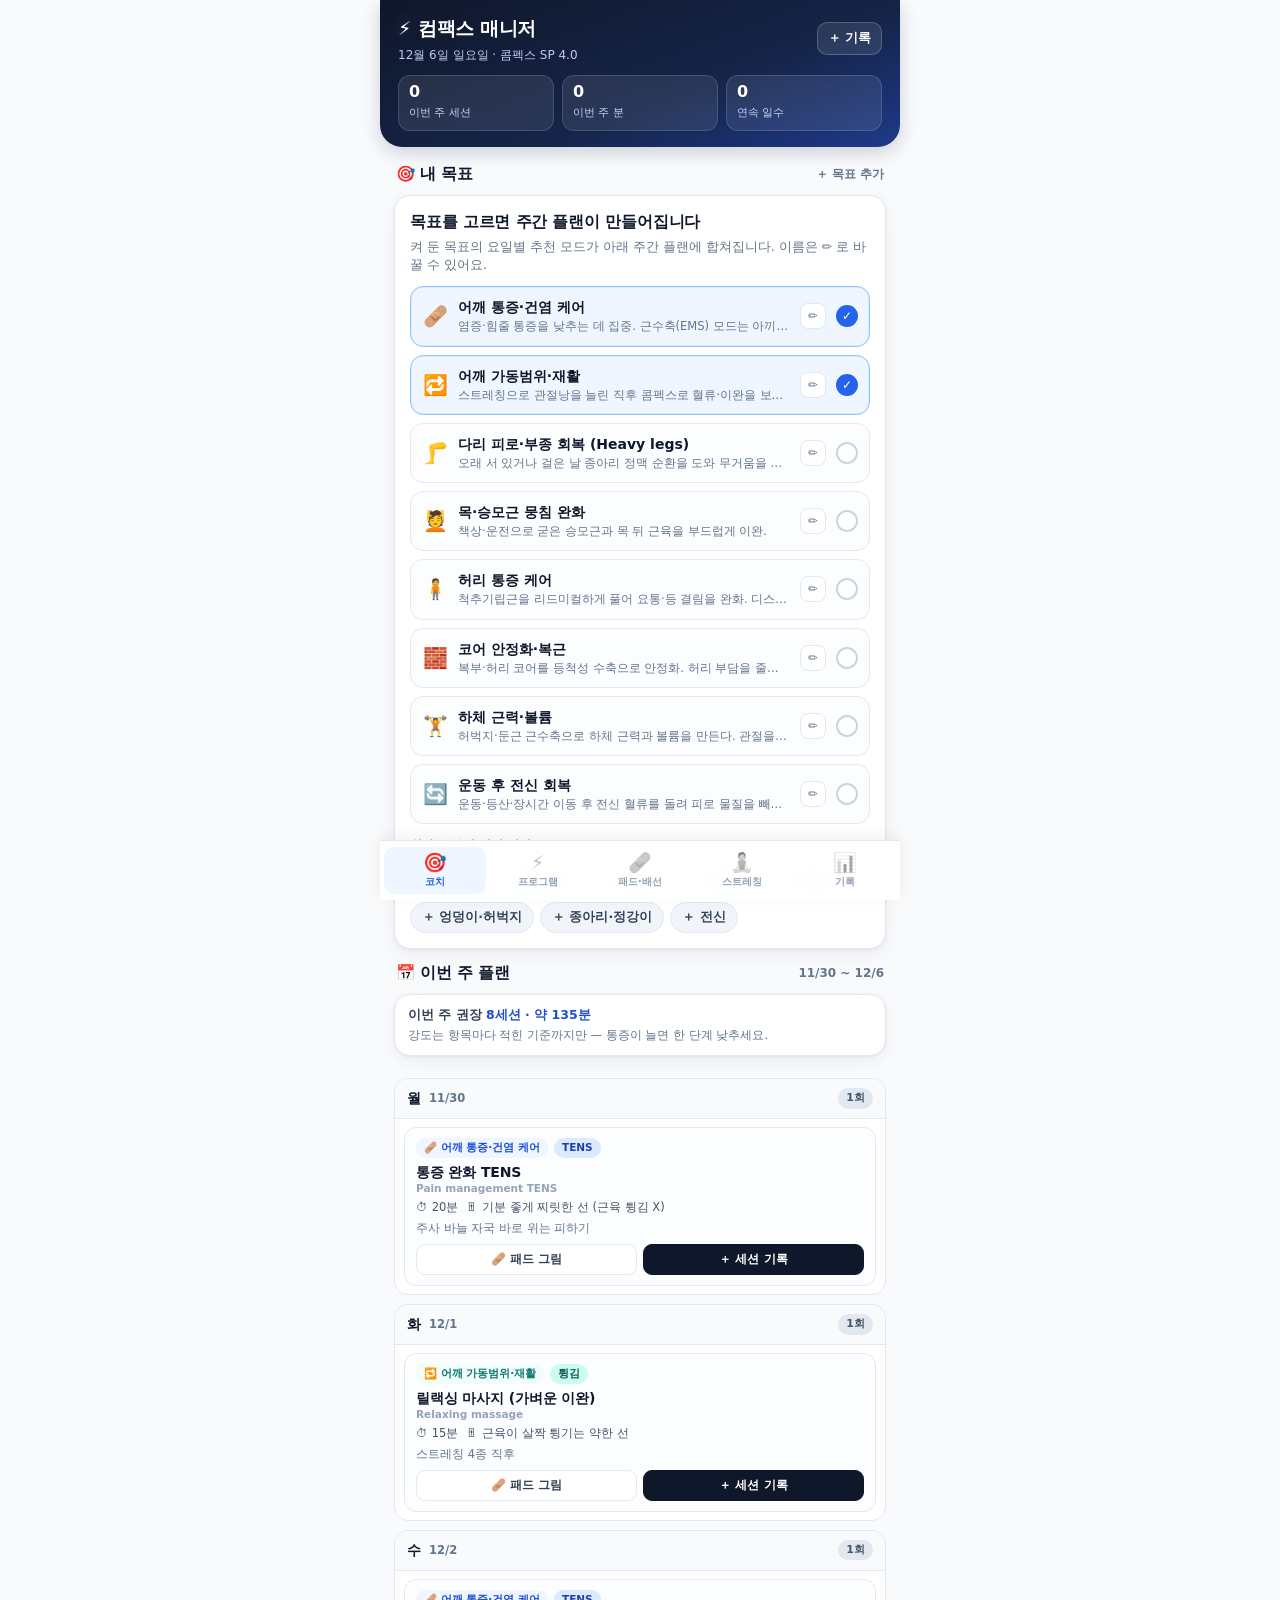
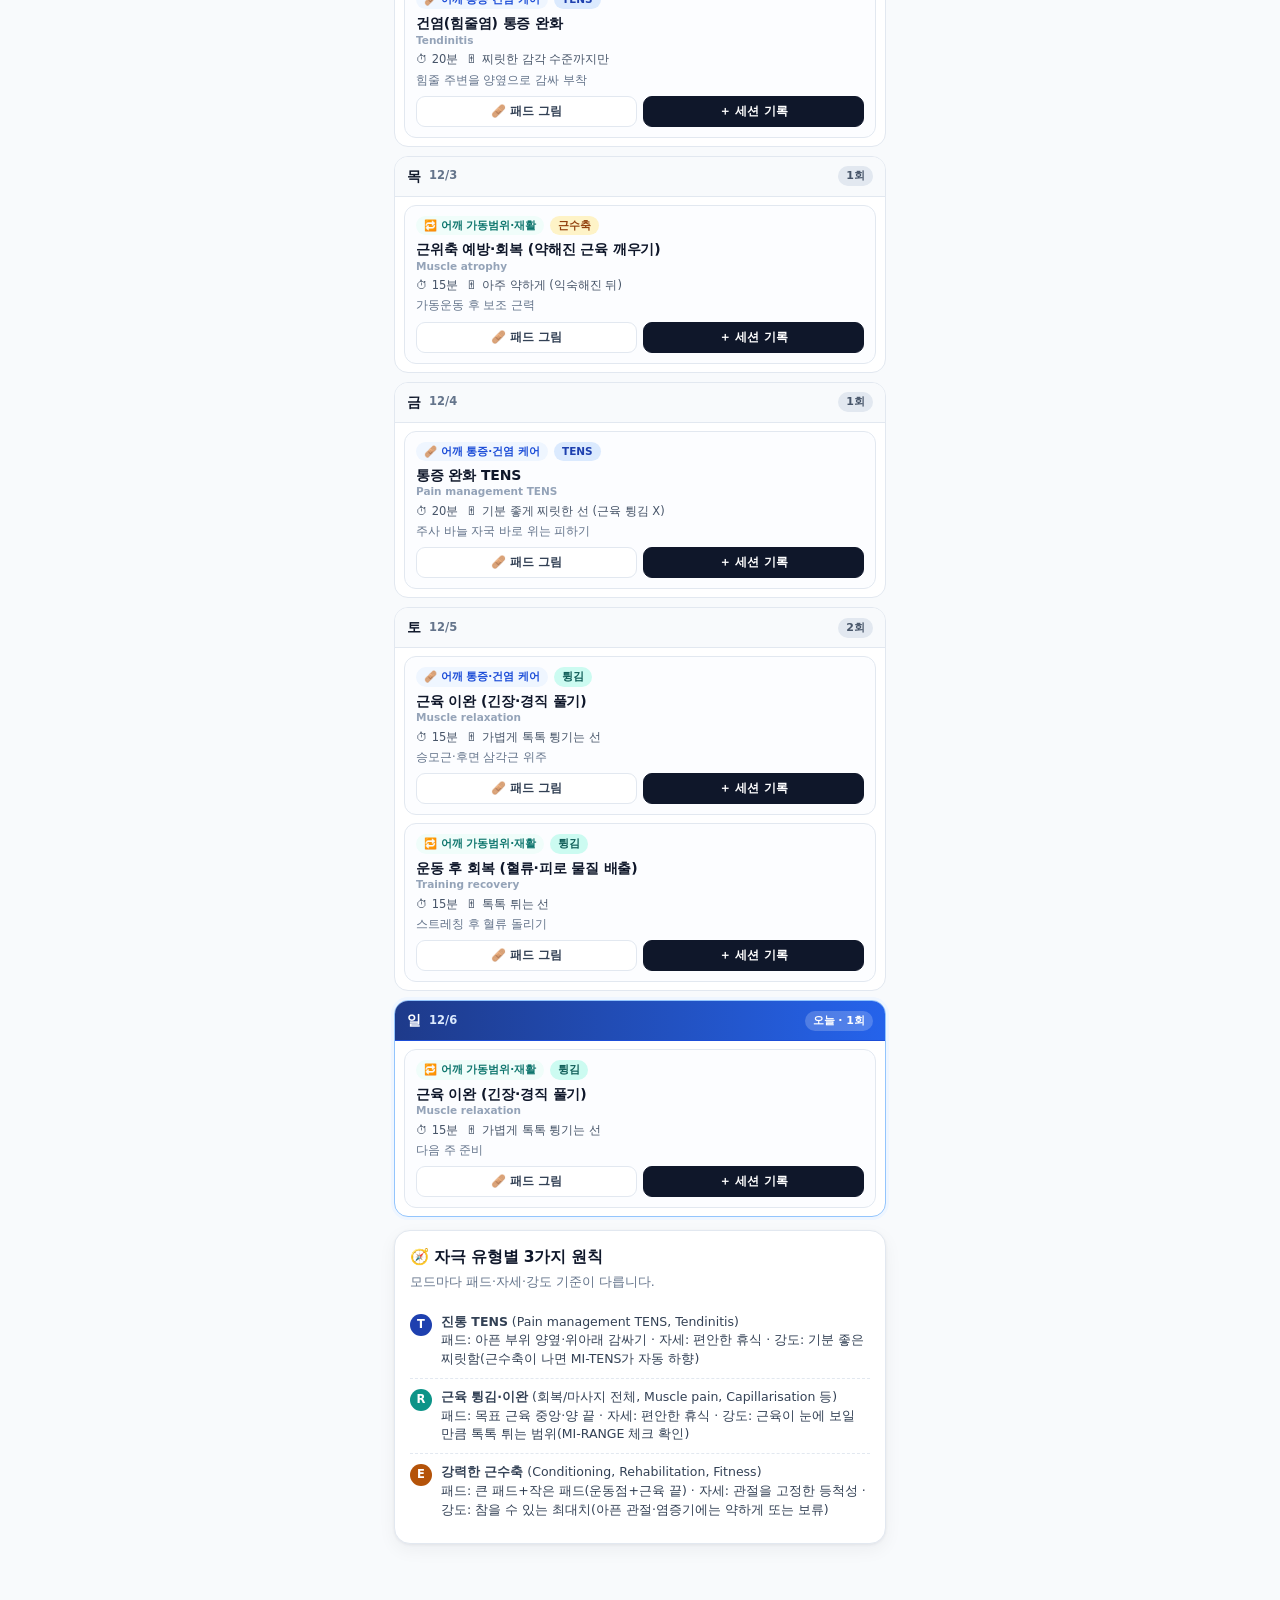
==== commit c2890905: "style(compex-manager): 기록 폼 강도·체감을 한 줄 전체 폭으로" ====
--- a/compex-manager/index.html
+++ b/compex-manager/index.html
@@ -185,14 +185,12 @@
           </div>
           <div class="field"><label for="fArea">부위</label><select id="fArea"></select></div>
           <div class="field"><label for="fProgram">프로그램</label><select id="fProgram"></select></div>
-          <div class="two">
-            <div class="field"><label for="fIntensity">강도 (기기 표시 숫자)</label><input id="fIntensity" type="number" inputmode="numeric" min="1" max="60" step="1" placeholder="예: 12"></div>
-            <div class="field"><label for="fFeel">자극·통증 체감</label>
-              <div class="feel" id="feelBtns">
-                <button type="button" data-v="1">1</button><button type="button" data-v="2">2</button>
-                <button type="button" data-v="3" class="active">3</button><button type="button" data-v="4">4</button>
-                <button type="button" data-v="5">5</button>
-              </div>
+          <div class="field"><label for="fIntensity">강도 (기기 표시 숫자)</label><input id="fIntensity" type="number" inputmode="numeric" min="1" max="60" step="1" placeholder="예: 12"></div>
+          <div class="field"><label>자극·통증 체감 (1 약함 ~ 5 강함)</label>
+            <div class="feel" id="feelBtns">
+              <button type="button" data-v="1">1</button><button type="button" data-v="2">2</button>
+              <button type="button" data-v="3" class="active">3</button><button type="button" data-v="4">4</button>
+              <button type="button" data-v="5">5</button>
             </div>
           </div>
           <div class="field"><label for="fMemo">메모</label><textarea id="fMemo" placeholder="예: 오른쪽 어깨 뒤가 시원함, 다음엔 강도 1 올려보기"></textarea></div>
--- a/compex-manager/styles.css
+++ b/compex-manager/styles.css
@@ -287,8 +287,8 @@
 .tabbar button.active .ic{filter:none}
 
 /* ── 시트 / 모달 ── */
-.backdrop{position:fixed;inset:0;background:rgba(15,23,42,.45);z-index:60;display:flex;align-items:flex-end;justify-content:center;opacity:0;pointer-events:none;transition:opacity .2s}
-.backdrop.show{opacity:1;pointer-events:auto}
+.backdrop{position:fixed;inset:0;background:rgba(15,23,42,.45);z-index:60;display:flex;align-items:flex-end;justify-content:center;opacity:0;visibility:hidden;pointer-events:none;transition:opacity .2s,visibility .2s}
+.backdrop.show{opacity:1;visibility:visible;pointer-events:auto}
 .sheet{
   width:100%;max-width:520px;background:#fff;border-radius:20px 20px 0 0;padding:16px 16px calc(18px + var(--safe-b));
   max-height:88dvh;overflow-y:auto;transform:translateY(14px);transition:transform .22s
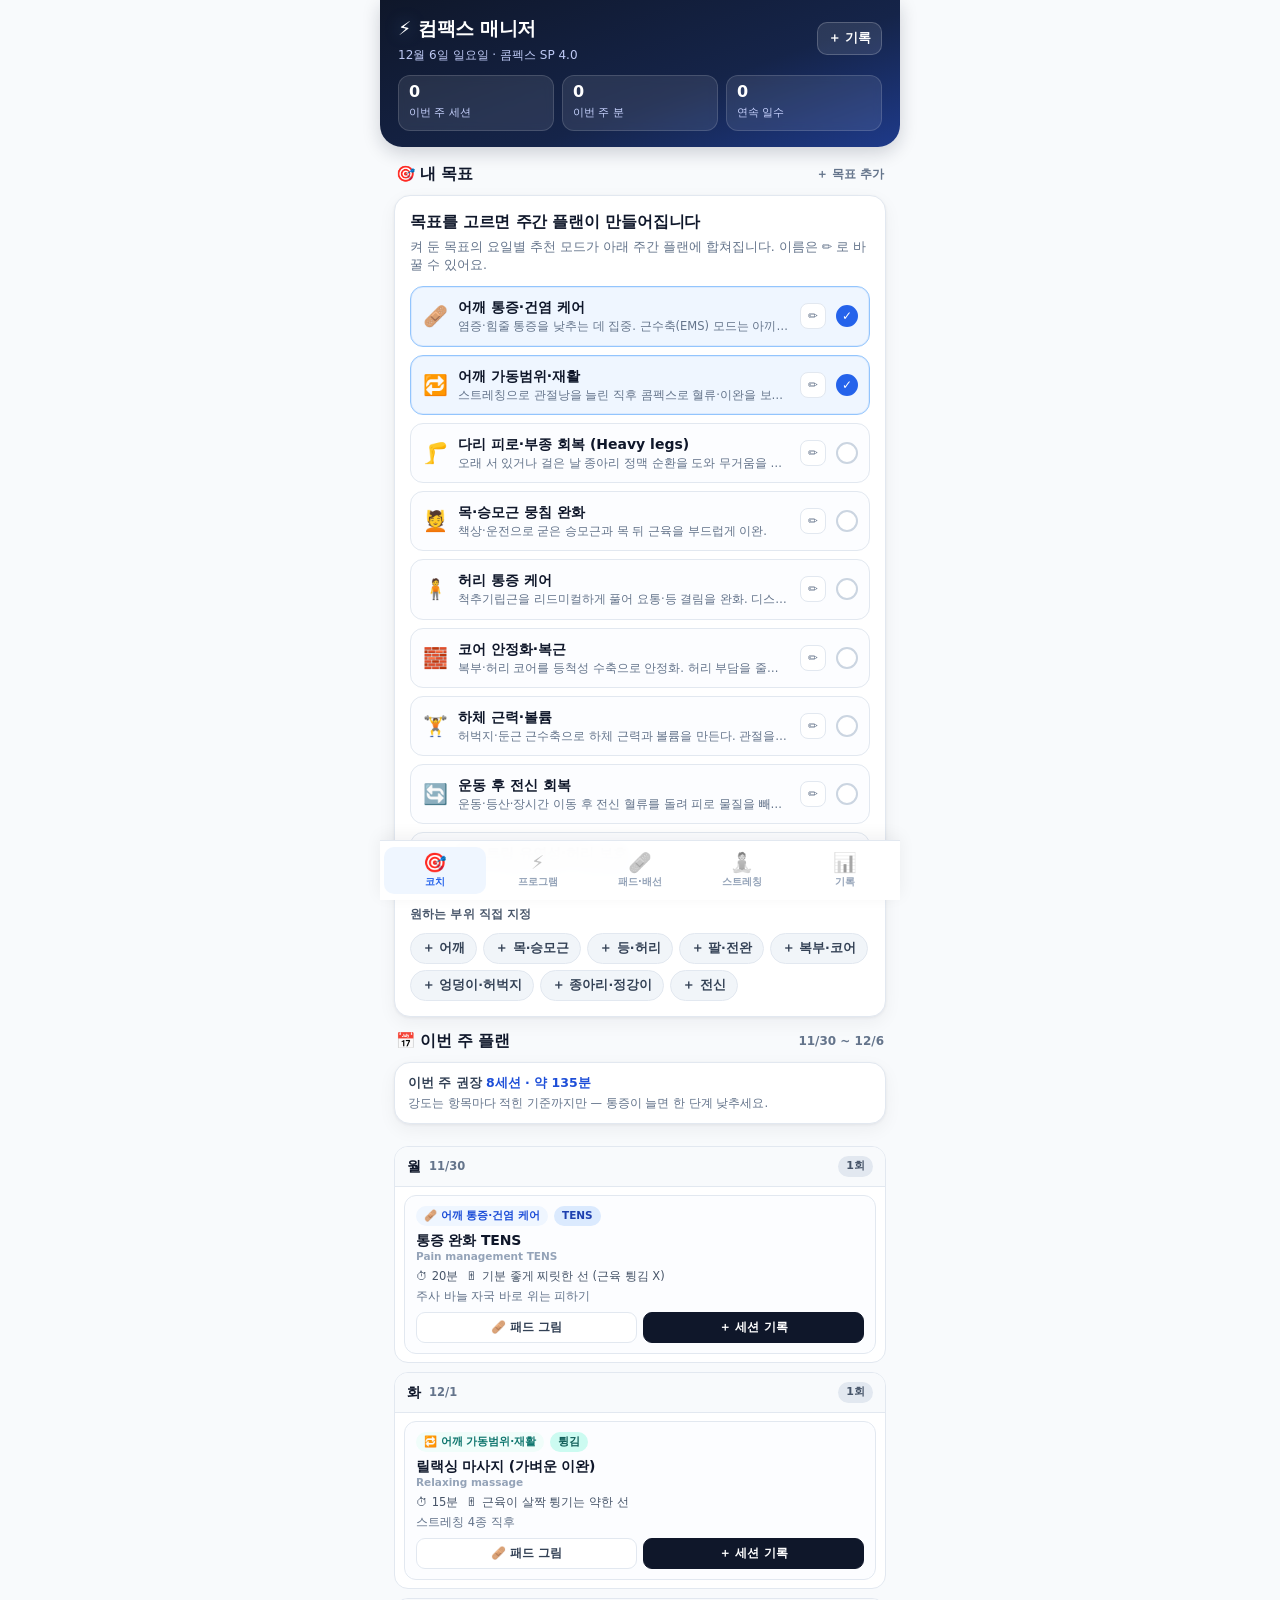
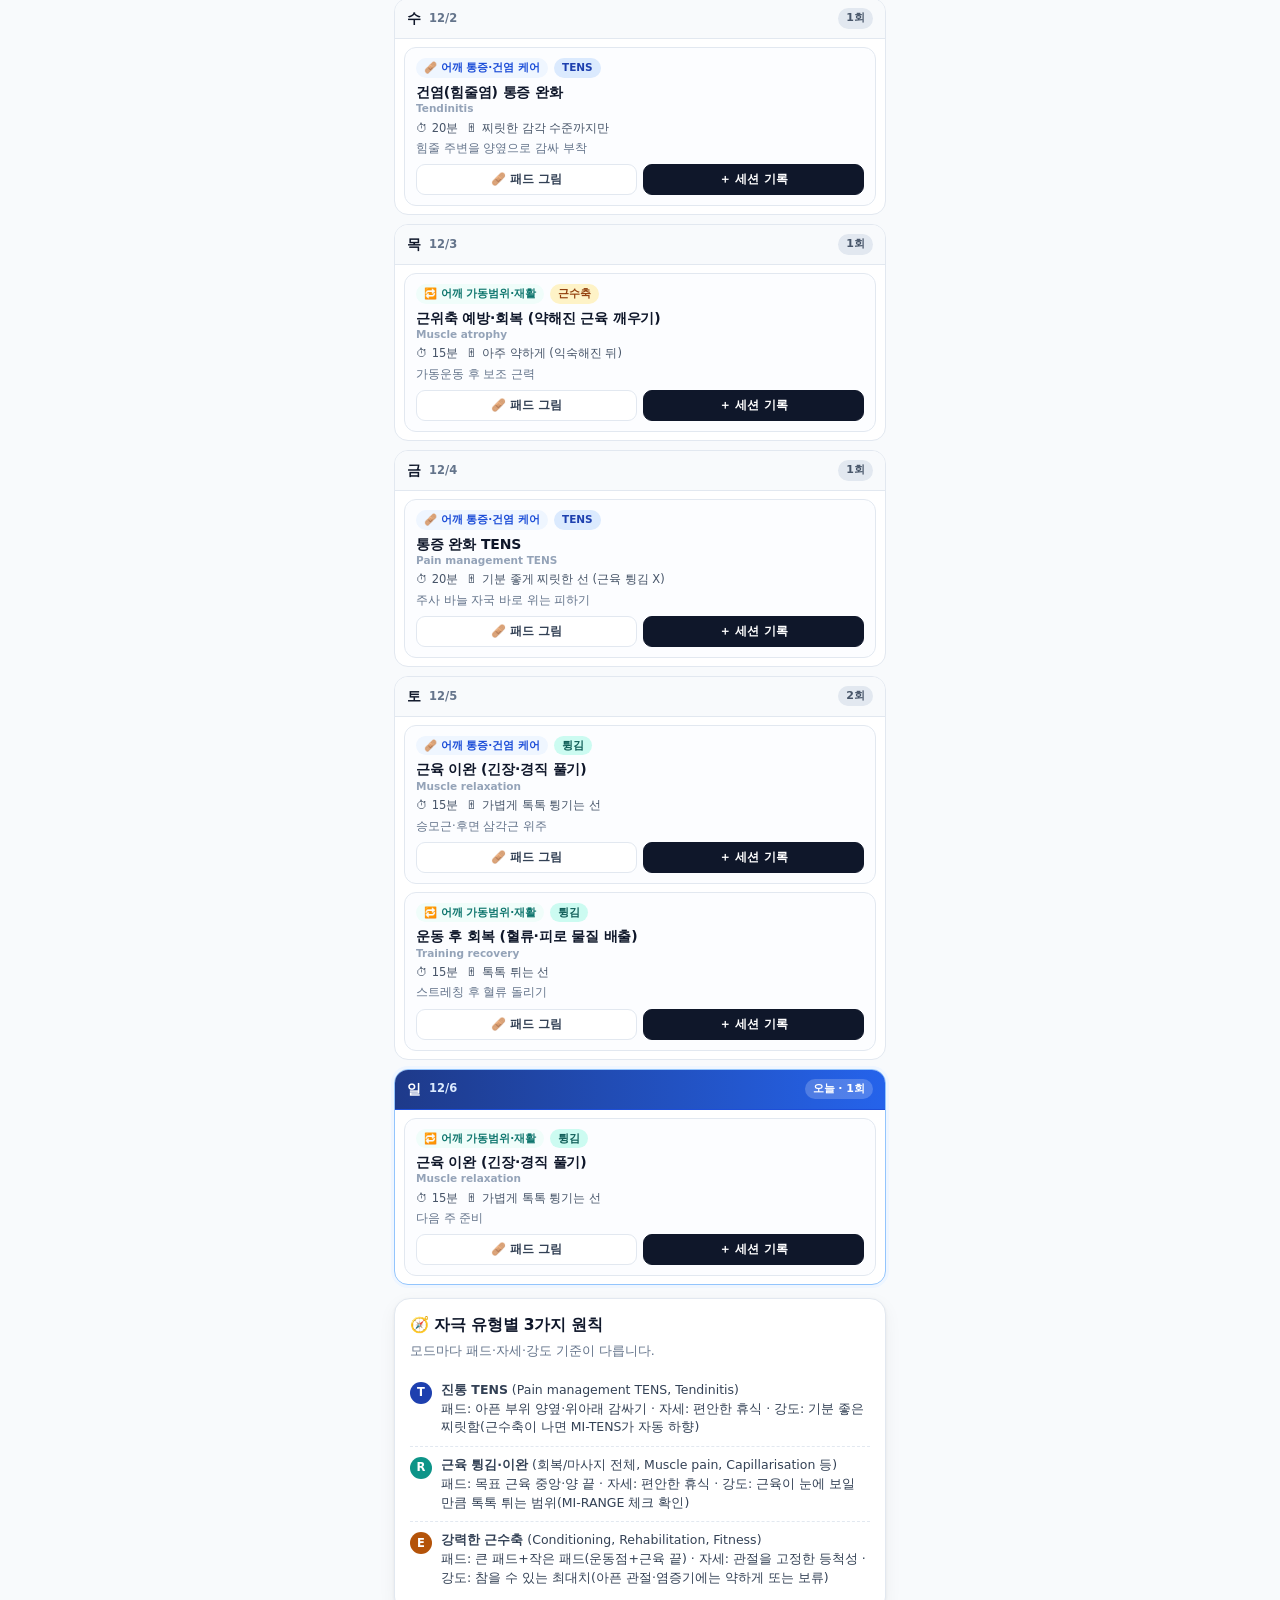
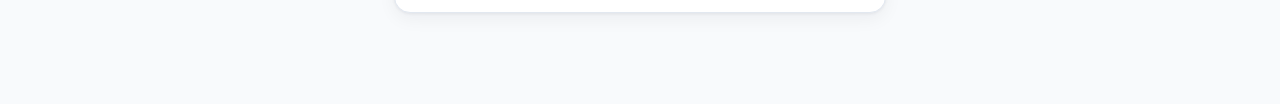
==== commit bd415570: "feat(compex-manager): 햄스트링 유연성·허리 보호 목표·스트레칭 3종 추가 (일러스트·SVG·타이머), 부위 필터, 프로그램 햄스트링 태그 · SW v6" ====
--- a/compex-manager/index.html
+++ b/compex-manager/index.html
@@ -4,7 +4,7 @@
 <meta charset="UTF-8">
 <meta name="viewport" content="width=device-width, initial-scale=1, viewport-fit=cover">
 <title>컴팩스 매니저 · 목표 · 프로그램 · 기록</title>
-<meta name="description" content="콤펙스 SP 4.0 30개 프로그램, 부위별 패드 부착, 어깨 스트레칭, 세션·워크로드 기록을 한 곳에서. 오프라인에서도 동작하는 개인용 PWA.">
+<meta name="description" content="콤펙스 SP 4.0 30개 프로그램, 부위별 패드 부착, 어깨·햄스트링 스트레칭, 세션·워크로드 기록을 한 곳에서. 오프라인에서도 동작하는 개인용 PWA.">
 <meta name="theme-color" content="#0f172a">
 <meta name="mobile-web-app-capable" content="yes">
 <meta name="apple-mobile-web-app-capable" content="yes">
@@ -144,9 +144,13 @@
     <!-- 탭 4 · 스트레칭 -->
     <section class="tabpane" id="tab-stretch">
       <div class="card">
-        <h2>🧘 어깨 스트레칭 4종</h2>
-        <p class="hint">라운드숄더 · 충돌증후군 · 유착성 관절낭염 안전 루틴. 통증 직전까지만, 호흡은 멈추지 않기.</p>
+        <h2>🧘 스트레칭 루틴</h2>
+        <p class="hint">어깨 4종 · 햄스트링 3종. 부위를 골라 그날 필요한 루틴만 보고, 통증 직전까지만 · 호흡은 멈추지 않기.</p>
         <div class="field">
+          <label>부위 필터</label>
+          <div class="part-chips" id="stretchFilter"></div>
+        </div>
+        <div class="field" style="margin-top:12px">
           <label>타이머 알림 방식</label>
           <div class="fb-toggle" id="fbToggle">
             <button type="button" data-fb="vibrate">📳 진동</button>
@@ -157,8 +161,24 @@
       </div>
       <div id="stretchList"></div>
       <div class="card">
+        <h2>🦵 햄스트링 · 허리 보호 원칙</h2>
+        <p class="hint">허벅지 뒤가 짧으면 골반이 당기고 그 부담이 허리로 갑니다. 세 가지만 지키세요.</p>
+        <div class="step-mini">
+          <div class="n" style="background:#0d9488">1</div>
+          <div class="t"><b>허리 둥글게 말지 않기</b> — 숙이는 각도보다 등과 허리가 곧은 게 먼저입니다. 손이 발에 닿지 않아도 충분해요.</div>
+        </div>
+        <div class="step-mini">
+          <div class="n" style="background:#0d9488">2</div>
+          <div class="t"><b>무릎 뒤가 찌릿하면 각도 줄이기</b> — 저릿한 통증은 근육이 아니라 신경이 눌리는 신호입니다. 다리를 낙추거나 무릎을 살짝 굽히세요.</div>
+        </div>
+        <div class="step-mini">
+          <div class="n" style="background:#0d9488">3</div>
+          <div class="t"><b>20초 × 3회, 호흡 멈추지 않기</b> — 반동 없이 지그시. 좌우 한 번씩이면 6세트, 약 4분입니다.</div>
+        </div>
+      </div>
+      <div class="card">
         <h2>⚡ 스트레칭 직후 컴팩스 코스</h2>
-        <p class="hint">근육·관절을 풀어 준 직후, 현재 상태에 맞춰 연결하세요.</p>
+        <p class="hint">근육·관절을 풀어 준 직후, 현재 상태에 맞춰 연결하세요. 위 부위 필터에 맞춰 코스가 바뀝니다.</p>
         <div id="courseList"></div>
       </div>
     </section>
--- a/compex-manager/styles.css
+++ b/compex-manager/styles.css
@@ -234,6 +234,14 @@
 .course-item .cw{font-size:11.5px;color:#64748b;margin-top:3px}
 .course-item .ca{display:flex;gap:6px;margin-top:8px}
 .course-item .ca button{flex:1;border:1px solid var(--line);background:#fff;border-radius:9px;padding:6px;font-size:11.5px;font-weight:700;color:#334155}
+.st-course{border:1px solid var(--blue-line);background:var(--blue-soft);border-radius:12px;padding:10px 11px;margin-top:11px}
+.st-course .sc-t{font-size:11.5px;font-weight:800;color:#1e40af;margin-bottom:4px;letter-spacing:.01em}
+.st-course .sc-p{font-size:12.5px;color:#334155;line-height:1.45}
+.st-course .sc-p b{color:#1d4ed8}
+.st-course .sc-p span{color:#64748b}
+.st-course .sc-alt{font-size:11.5px;color:#64748b;margin-top:2px}
+.st-course .ca{display:flex;gap:6px;margin-top:8px}
+.st-course .ca button{flex:1;border:1px solid #bfdbfe;background:#fff;border-radius:9px;padding:6px;font-size:11.5px;font-weight:700;color:#1e40af;cursor:pointer}
 
 /* ── 기록 ── */
 .form-grid{display:flex;flex-direction:column;gap:10px}
@@ -311,9 +319,15 @@
 @keyframes torsoLean{0%,15%{transform:rotate(0)}50%,70%{transform:rotate(14deg)}100%{transform:rotate(0)}}
 @keyframes extRot{0%,15%{transform:rotate(0)}50%,70%{transform:rotate(-34deg)}100%{transform:rotate(0)}}
 @keyframes doorLean{0%,15%{transform:translateY(0) scale(1)}50%,70%{transform:translateY(8px) scale(1.06)}100%{transform:translateY(0) scale(1)}}
+@keyframes hamTowelPull{0%,12%{transform:rotate(0)}45%,65%{transform:rotate(-9deg)}100%{transform:rotate(0)}}
+@keyframes hamSeatedHinge{0%,12%{transform:rotate(0)}45%,65%{transform:rotate(15deg)}100%{transform:rotate(0)}}
+@keyframes hamHingeLean{0%,12%{transform:rotate(0)}45%,65%{transform:rotate(9deg)}100%{transform:rotate(0)}}
 .anim-pendulum{transform-origin:120px 68px;animation:pendulumSwing 2.6s ease-in-out infinite}
 .anim-slide{animation:tableSlide 4.2s ease-in-out infinite}
 .anim-torso{transform-origin:85px 150px;animation:torsoLean 4.2s ease-in-out infinite}
 .anim-extrot{transform-origin:115px 100px;animation:extRot 4.2s ease-in-out infinite}
 .anim-door{transform-origin:150px 100px;animation:doorLean 4.2s ease-in-out infinite}
+.anim-hamtowel{transform-origin:132px 148px;animation:hamTowelPull 4.4s ease-in-out infinite}
+.anim-hamseated{transform-origin:108px 128px;animation:hamSeatedHinge 4.4s ease-in-out infinite}
+.anim-hamhinge{transform-origin:158px 98px;animation:hamHingeLean 4.4s ease-in-out infinite}
 @media (prefers-reduced-motion: reduce){*{animation-duration:0.001s!important}}
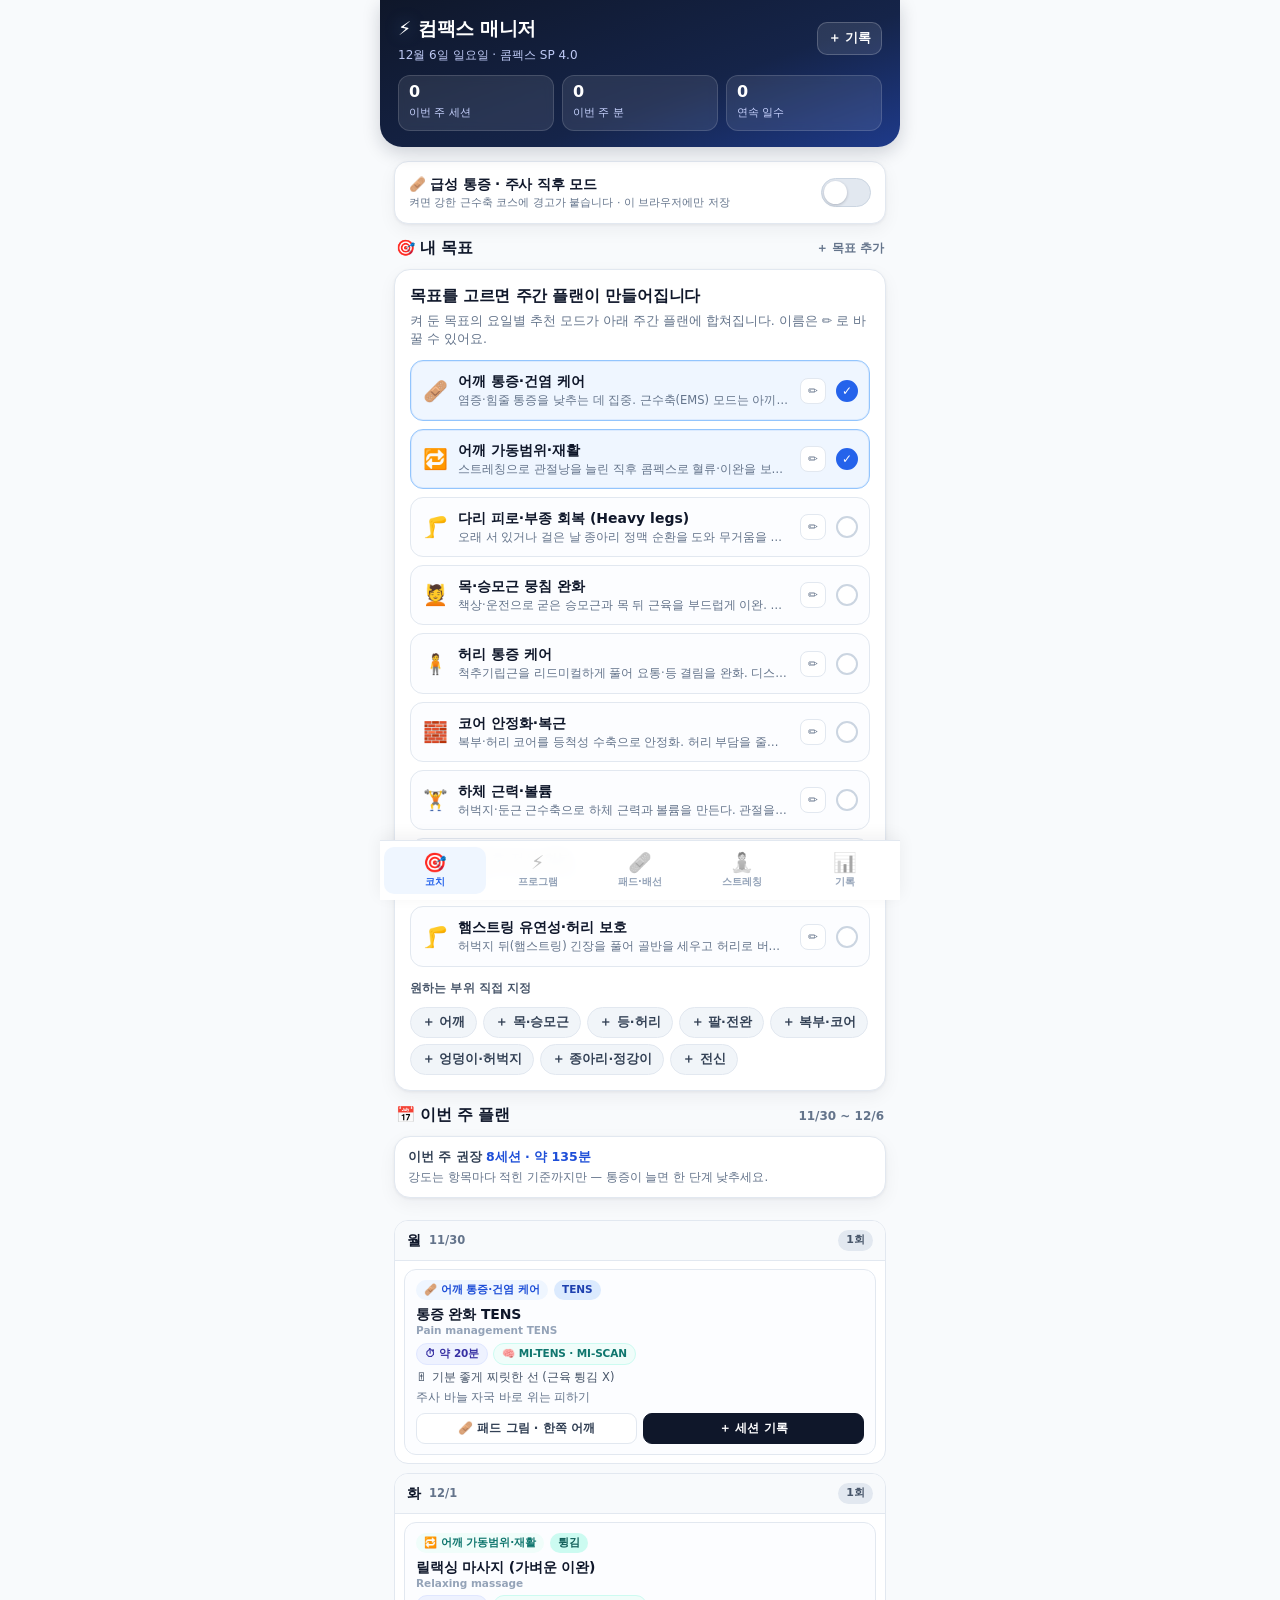
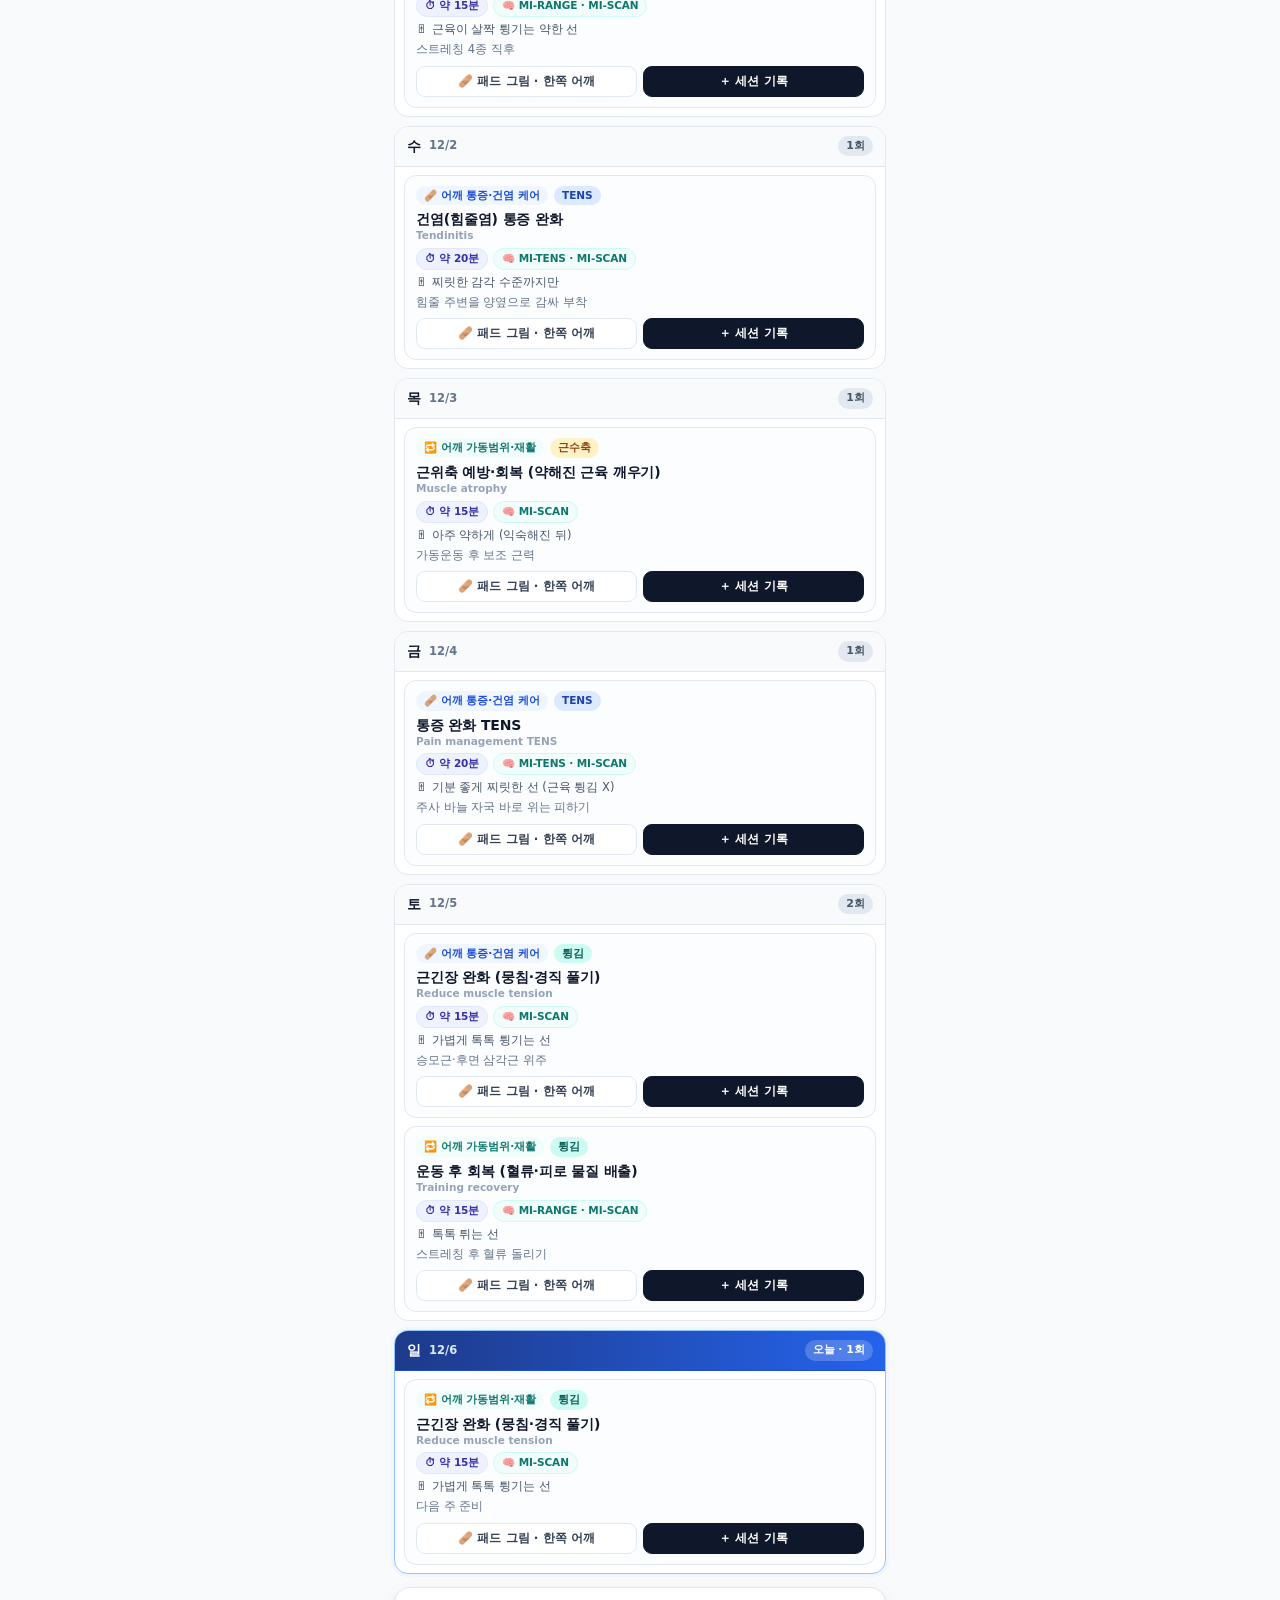
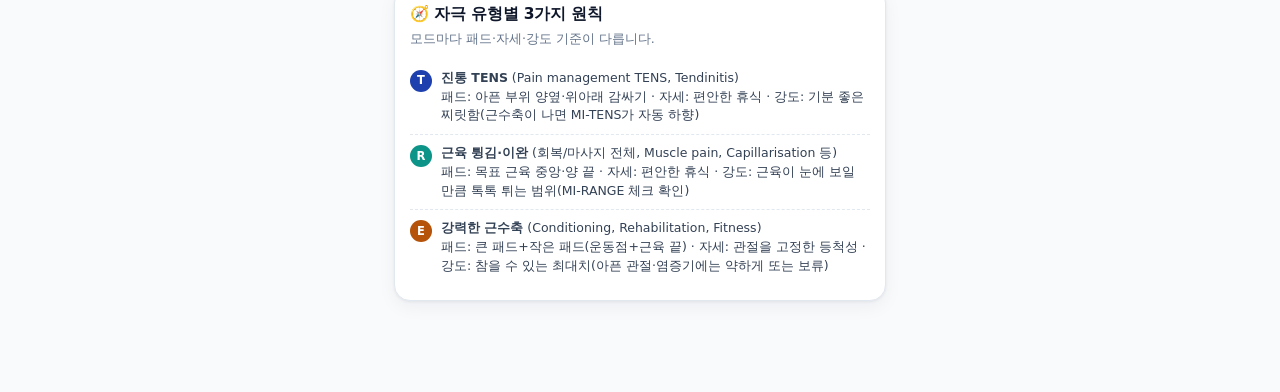
==== commit 1424a558: "feat(compex-manager): 4대 개선 — 직전 강도 힌트·코스 소요시간, MI 기준/배지, 급성 통증 모드 토글, 패드 수명 카운터·엉덩이허벅지 극성 통일 · v10" ====
--- a/compex-manager/index.html
+++ b/compex-manager/index.html
@@ -36,6 +36,13 @@
   <main>
     <!-- 탭 1 · 코치 -->
     <section class="tabpane active" id="tab-coach">
+      <div class="acute-bar" id="acuteBar">
+        <div class="acute-txt">
+          <b>🩹 급성 통증 · 주사 직후 모드</b>
+          <span>켜면 강한 근수축 코스에 경고가 붙습니다 · 이 브라우저에만 저장</span>
+        </div>
+        <button class="switch" id="acuteToggle" type="button" role="switch" aria-checked="false" aria-label="급성 통증·주사 직후 모드"><i></i></button>
+      </div>
       <div class="sec-title">
         <h2>🎯 내 목표</h2>
         <button class="more" id="addGoalBtn" type="button">＋ 목표 추가</button>
@@ -169,7 +176,7 @@
         </div>
         <div class="step-mini">
           <div class="n" style="background:#0d9488">2</div>
-          <div class="t"><b>무릎 뒤가 찌릿하면 각도 줄이기</b> — 저릿한 통증은 근육이 아니라 신경이 눌리는 신호입니다. 다리를 낙추거나 무릎을 살짝 굽히세요.</div>
+          <div class="t"><b>무릎 뒤가 찌릿하면 각도 줄이기</b> — 저릿한 통증은 근육이 아니라 신경이 눌리는 신호입니다. 다리를 낮추거나 무릎을 살짝 굽히세요.</div>
         </div>
         <div class="step-mini">
           <div class="n" style="background:#0d9488">3</div>
@@ -185,6 +192,7 @@
 
     <!-- 탭 5 · 기록 -->
     <section class="tabpane" id="tab-log">
+      <div class="card" id="padCounter"></div>
       <div class="card">
         <h2>📊 이번 주 워크로드</h2>
         <div class="stat-grid">
@@ -205,7 +213,7 @@
           </div>
           <div class="field"><label for="fArea">부위</label><select id="fArea"></select></div>
           <div class="field"><label for="fProgram">프로그램</label><select id="fProgram"></select></div>
-          <div class="field"><label for="fIntensity">강도 (기기 표시 숫자)</label><input id="fIntensity" type="number" inputmode="numeric" min="1" max="60" step="1" placeholder="예: 12"></div>
+          <div class="field"><label for="fIntensity">강도 (기기 표시 숫자)</label><input id="fIntensity" type="number" inputmode="numeric" min="1" max="60" step="1" placeholder="예: 12"><div id="logHint"></div></div>
           <div class="field"><label>자극·통증 체감 (1 약함 ~ 5 강함)</label>
             <div class="feel" id="feelBtns">
               <button type="button" data-v="1">1</button><button type="button" data-v="2">2</button>
--- a/compex-manager/styles.css
+++ b/compex-manager/styles.css
@@ -179,6 +179,7 @@
 .diag-img{border:1px solid var(--line);border-radius:11px;overflow:hidden;background:#fff;margin-bottom:8px}
 .diag-img img{display:block;width:100%;height:auto}
 .diag-cap{padding:6px 9px;font-size:11px;color:#64748b;background:#f8fafc;border-top:1px solid var(--line)}
+.diag-tip{margin:6px 0 0;padding:8px 10px;font-size:11.5px;line-height:1.5;color:#334155;background:#eff6ff;border:1px solid #d3e3fd;border-radius:9px;font-weight:600}
 
 /* ── 패드 ── */
 .pad-hero{border:1px solid var(--line);border-radius:14px;overflow:hidden;background:#fff;margin-top:10px}
@@ -228,6 +229,9 @@
 .st-steps li{margin-bottom:5px;line-height:1.5}
 .warn{background:var(--amber-soft);border:1px solid #fde68a;color:#92400e;border-radius:11px;padding:9px 11px;font-size:12px;margin-top:10px;line-height:1.5}
 .course-item{border:1px solid var(--line);border-radius:12px;padding:11px 12px;margin-bottom:8px;background:#fcfdff}
+.cs-label{font-size:11px;font-weight:800;color:#1e40af;letter-spacing:.02em;margin:10px 0 7px}
+#courseList .cs-label:first-child{margin-top:2px}
+.cs-label + .course-item{margin-top:0}
 .course-item .ct{font-size:13px;font-weight:800;margin-bottom:3px}
 .course-item .cp{font-size:12.5px;color:#334155}
 .course-item .cp b{color:#1d4ed8}
@@ -331,3 +335,54 @@
 .anim-hamseated{transform-origin:108px 128px;animation:hamSeatedHinge 4.4s ease-in-out infinite}
 .anim-hamhinge{transform-origin:158px 98px;animation:hamHingeLean 4.4s ease-in-out infinite}
 @media (prefers-reduced-motion: reduce){*{animation-duration:0.001s!important}}
+
+/* ── v10: 소요 시간·MI·직전 강도·급성 모드·패드 카운터 ── */
+.prog-tags,.pi-tags{display:flex;flex-wrap:wrap;gap:5px;margin-top:5px}
+.time-chip,.mi-badge{
+  display:inline-flex;align-items:center;gap:3px;font-size:10.5px;font-weight:700;
+  border-radius:999px;padding:2px 8px;white-space:nowrap;letter-spacing:-.01em;
+}
+.time-chip{background:#eef2ff;color:#3730a3;border:1px solid #e0e7ff}
+.mi-badge{background:#f0fdfa;color:#0f766e;border:1px solid #ccfbf1}
+.mi-tip{
+  margin:8px 0 0;padding:8px 10px;font-size:11.5px;line-height:1.5;color:#0f3d38;
+  background:#f0fdfa;border:1px solid #99f6e4;border-radius:9px;font-weight:600;
+}
+.mi-tip b{color:#0f766e}
+.last-hint{
+  margin-top:6px;font-size:11.5px;font-weight:700;color:#1d4ed8;
+  background:#eff6ff;border:1px dashed #bfdbfe;border-radius:8px;padding:5px 8px;line-height:1.35;
+}
+.last-hint.muted{color:#94a3b8;background:#f8fafc;border-color:#e2e8f0;font-weight:600}
+.acute-warn{
+  margin-top:7px;font-size:11.5px;font-weight:800;line-height:1.4;color:#9a3412;
+  background:#fff7ed;border:1px solid #fdba74;border-radius:9px;padding:7px 9px;
+}
+.acute-bar{
+  display:flex;align-items:center;gap:12px;justify-content:space-between;
+  background:#fff;border:1px solid var(--line);border-radius:14px;padding:12px 14px;
+  margin-bottom:13px;box-shadow:var(--shadow);
+}
+.acute-bar.on{background:#fff7ed;border-color:#fdba74}
+.acute-txt{min-width:0}
+.acute-txt b{display:block;font-size:13.5px;font-weight:800;letter-spacing:-.01em}
+.acute-bar.on .acute-txt b{color:#9a3412}
+.acute-txt span{display:block;font-size:11px;color:var(--muted);margin-top:2px;line-height:1.35}
+.switch{
+  flex:0 0 auto;width:50px;height:29px;border-radius:999px;border:1px solid #cbd5e1;
+  background:#e2e8f0;position:relative;cursor:pointer;transition:.18s;padding:0;
+}
+.switch i{
+  position:absolute;top:2px;left:2px;width:23px;height:23px;border-radius:50%;
+  background:#fff;box-shadow:0 1px 3px rgba(15,23,42,.25);transition:.18s;
+}
+.switch.on{background:#ea580c;border-color:#ea580c}
+.switch.on i{left:24px}
+.pad-count-top{display:flex;align-items:center;justify-content:space-between;gap:8px;margin-bottom:9px}
+.pad-count-top h2{margin:0;font-size:15.5px;font-weight:800}
+.pad-count-top .more{font-size:14px;font-weight:800;color:#0f172a}
+.pad-bar{height:8px;border-radius:999px;background:#e2e8f0;overflow:hidden}
+.pad-bar i{display:block;height:100%;background:#0d9488;border-radius:999px;transition:width .25s}
+.pad-bar.warn i{background:#ea580c}
+.pad-msg{font-size:11.5px;line-height:1.45;color:var(--muted);margin:7px 0 10px}
+.pad-msg.warn{color:#9a3412;font-weight:700}
